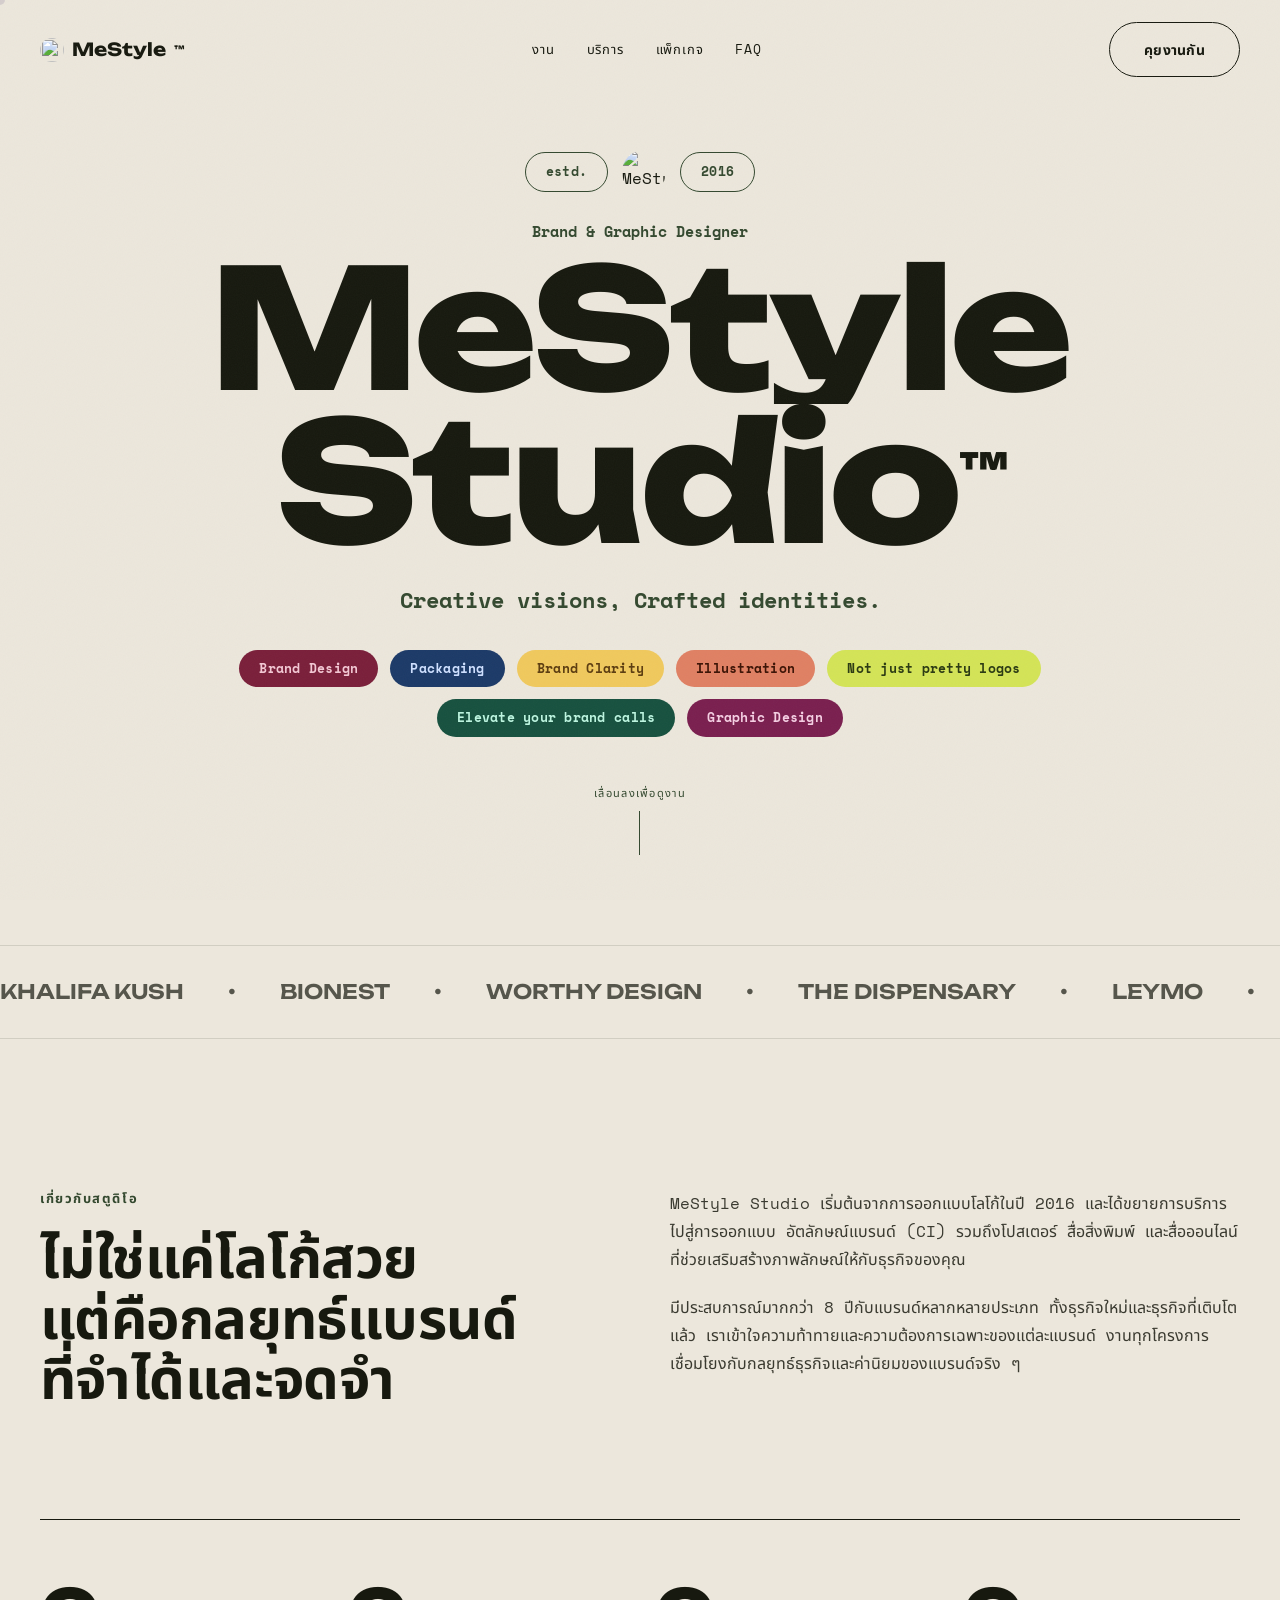
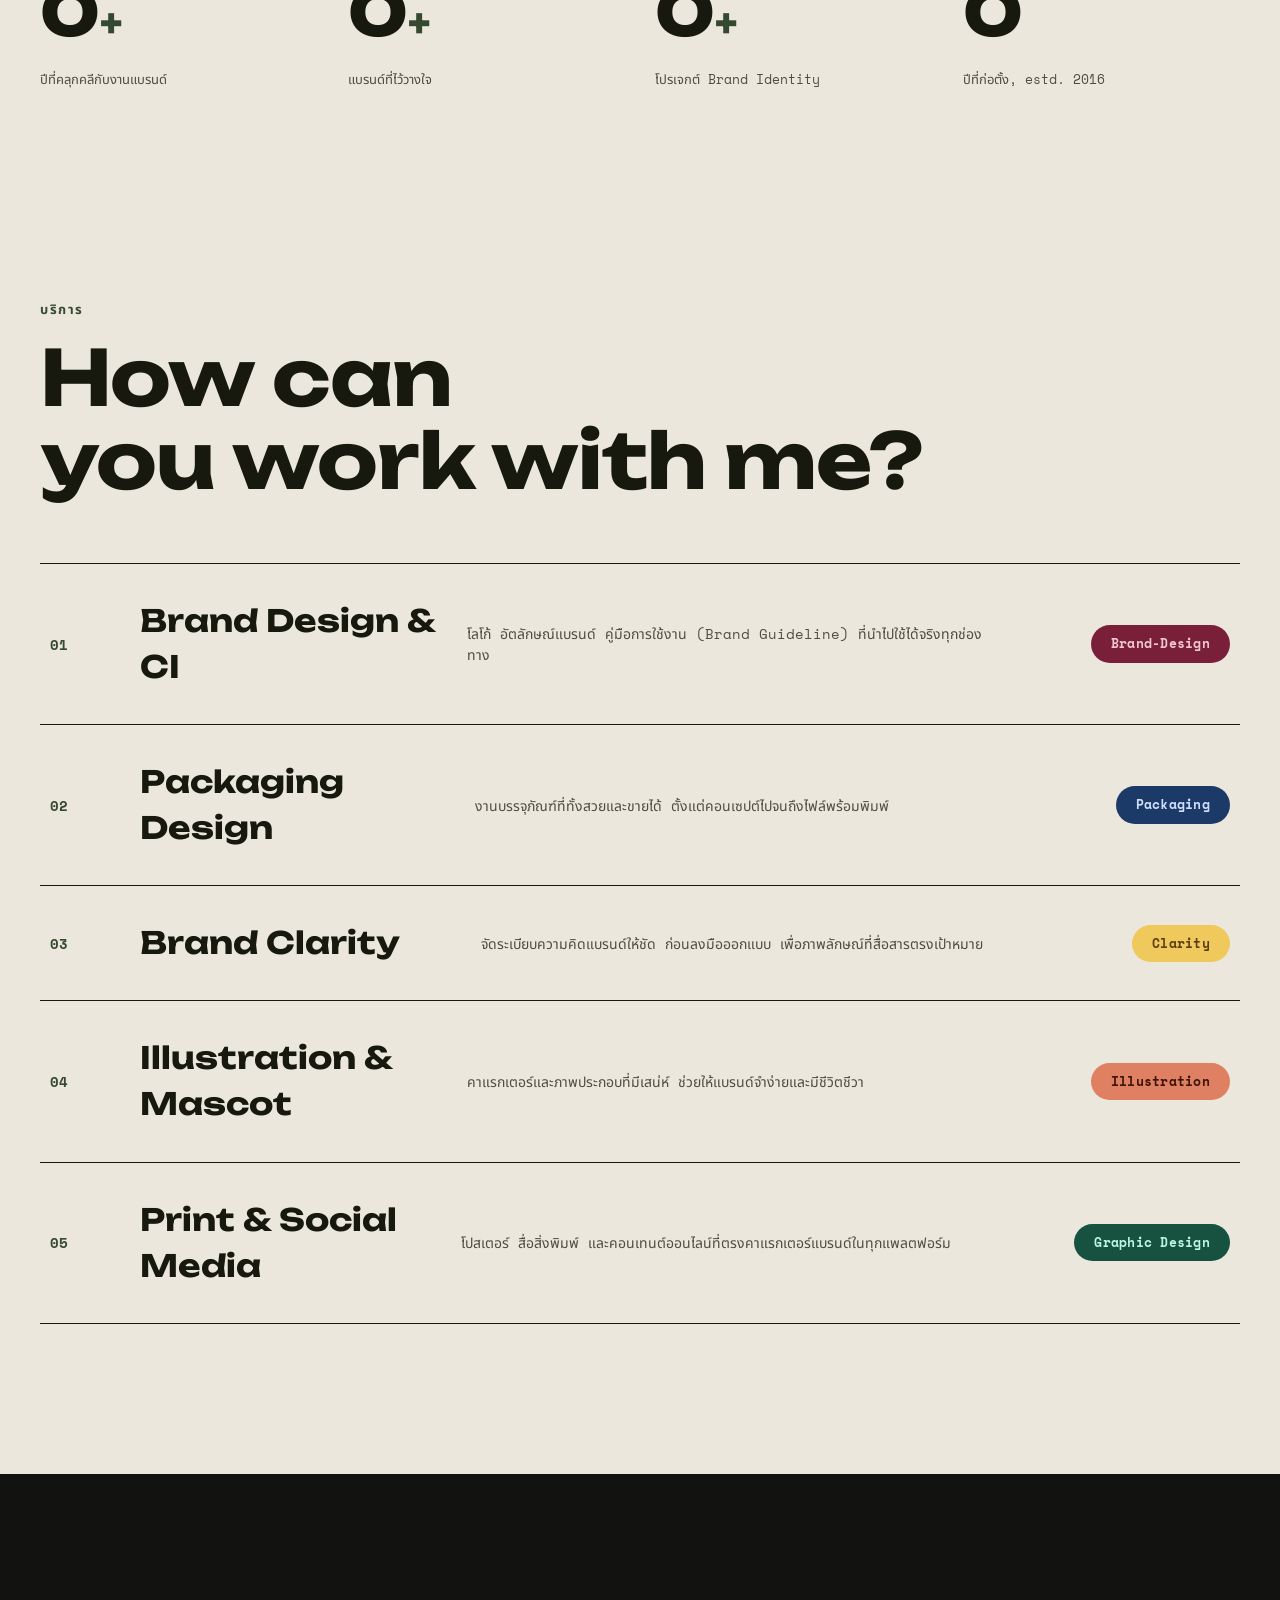
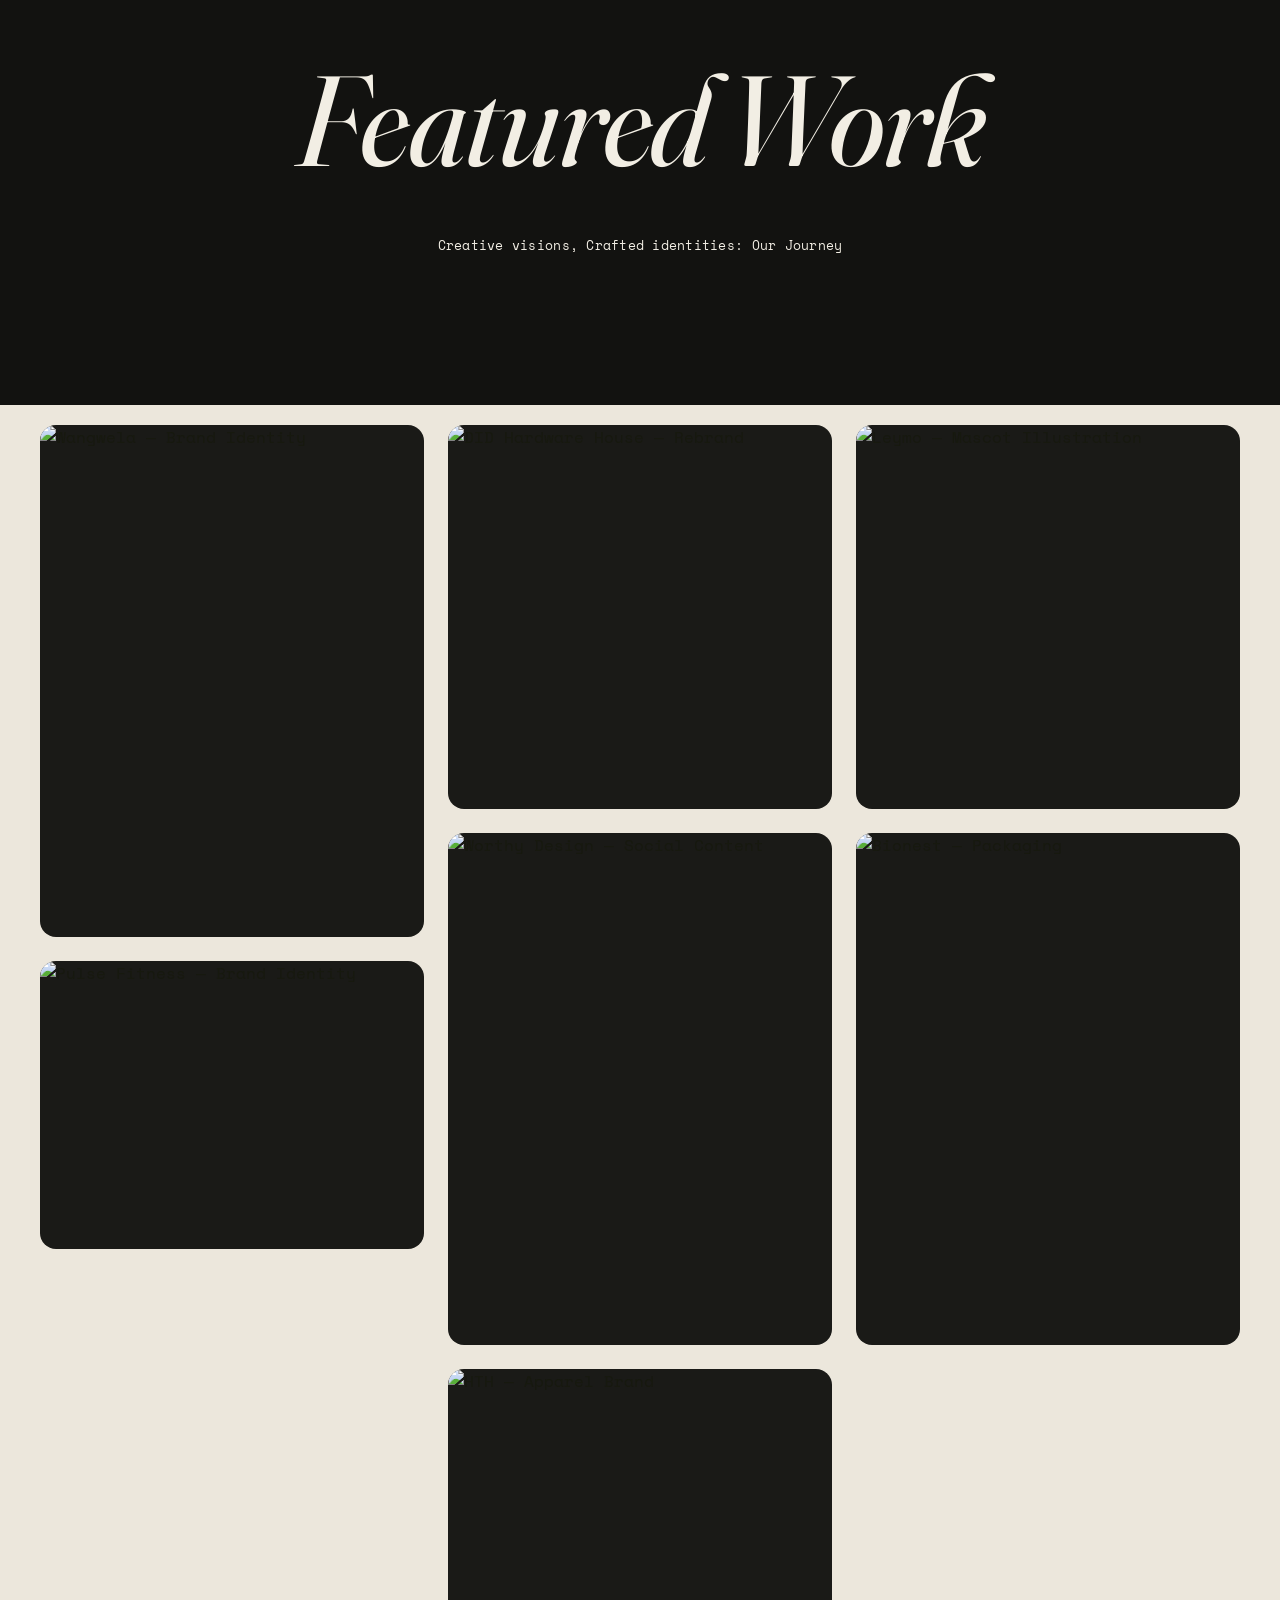
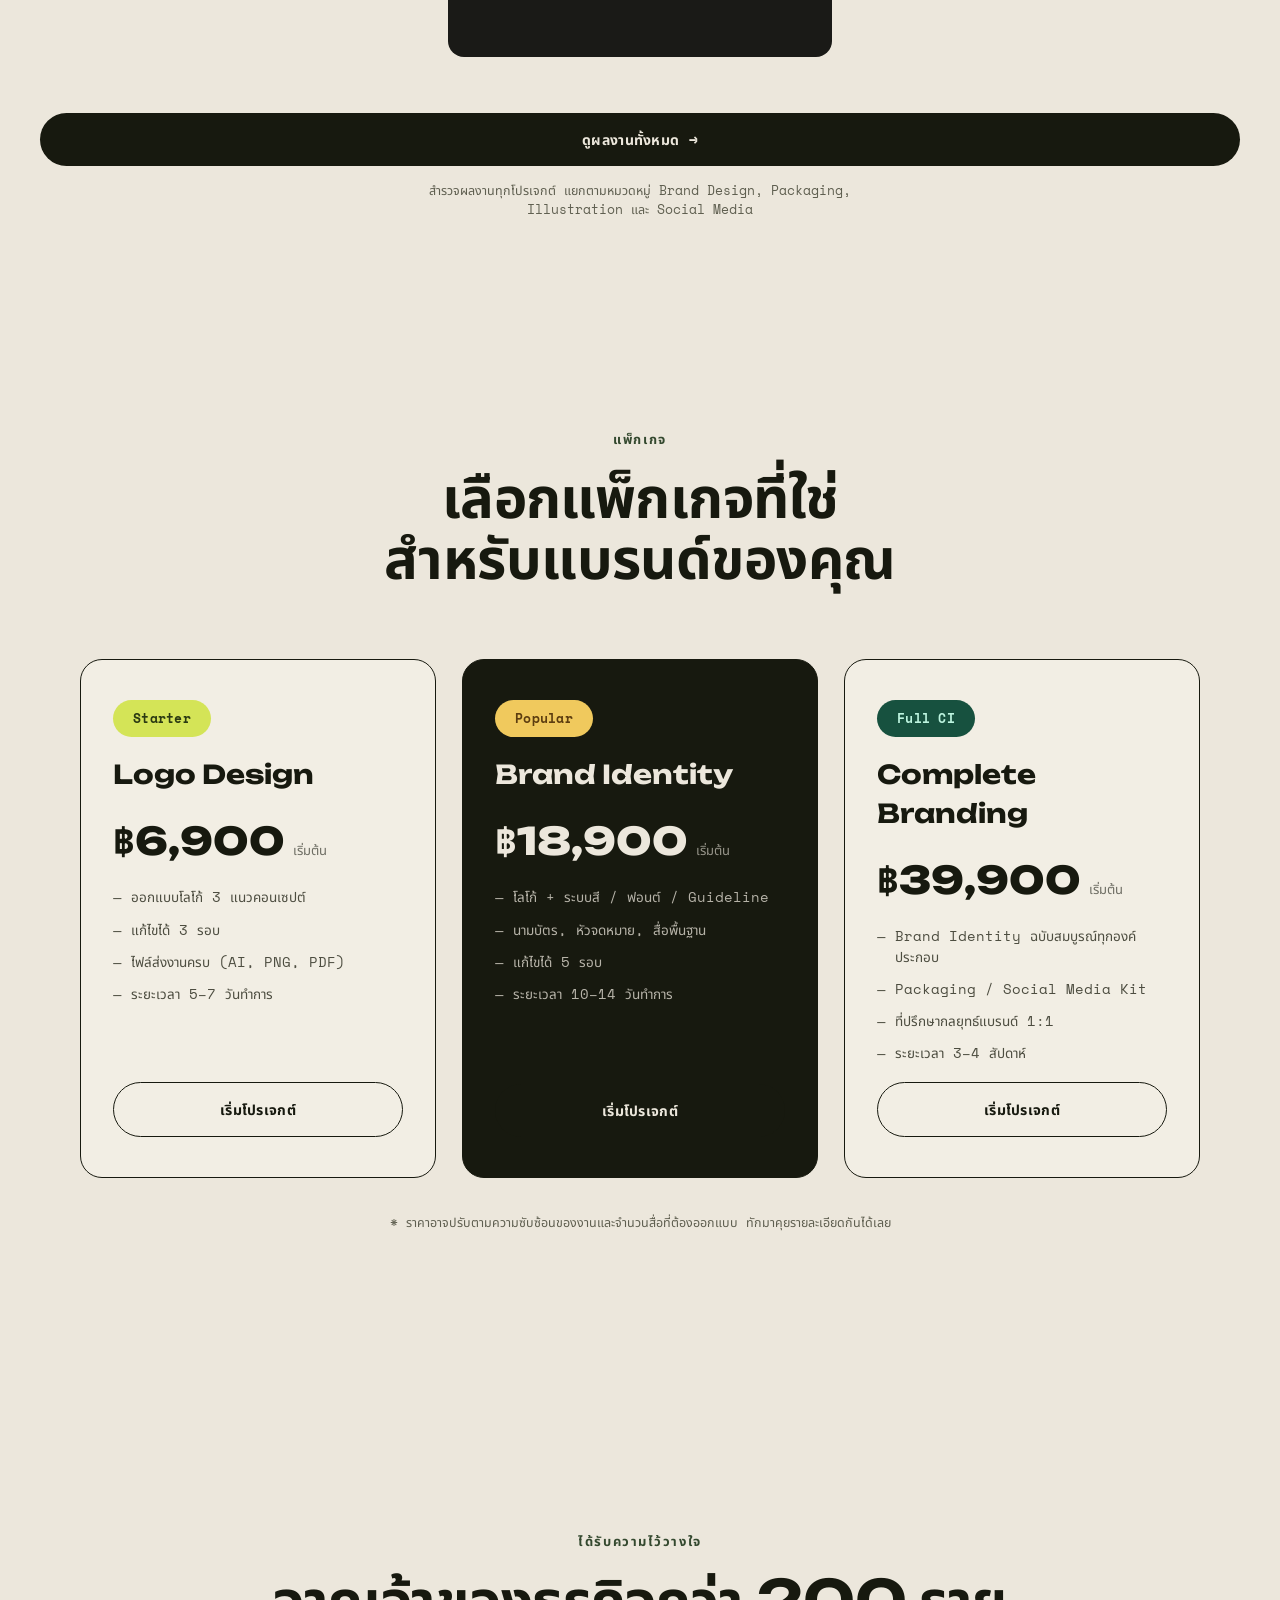
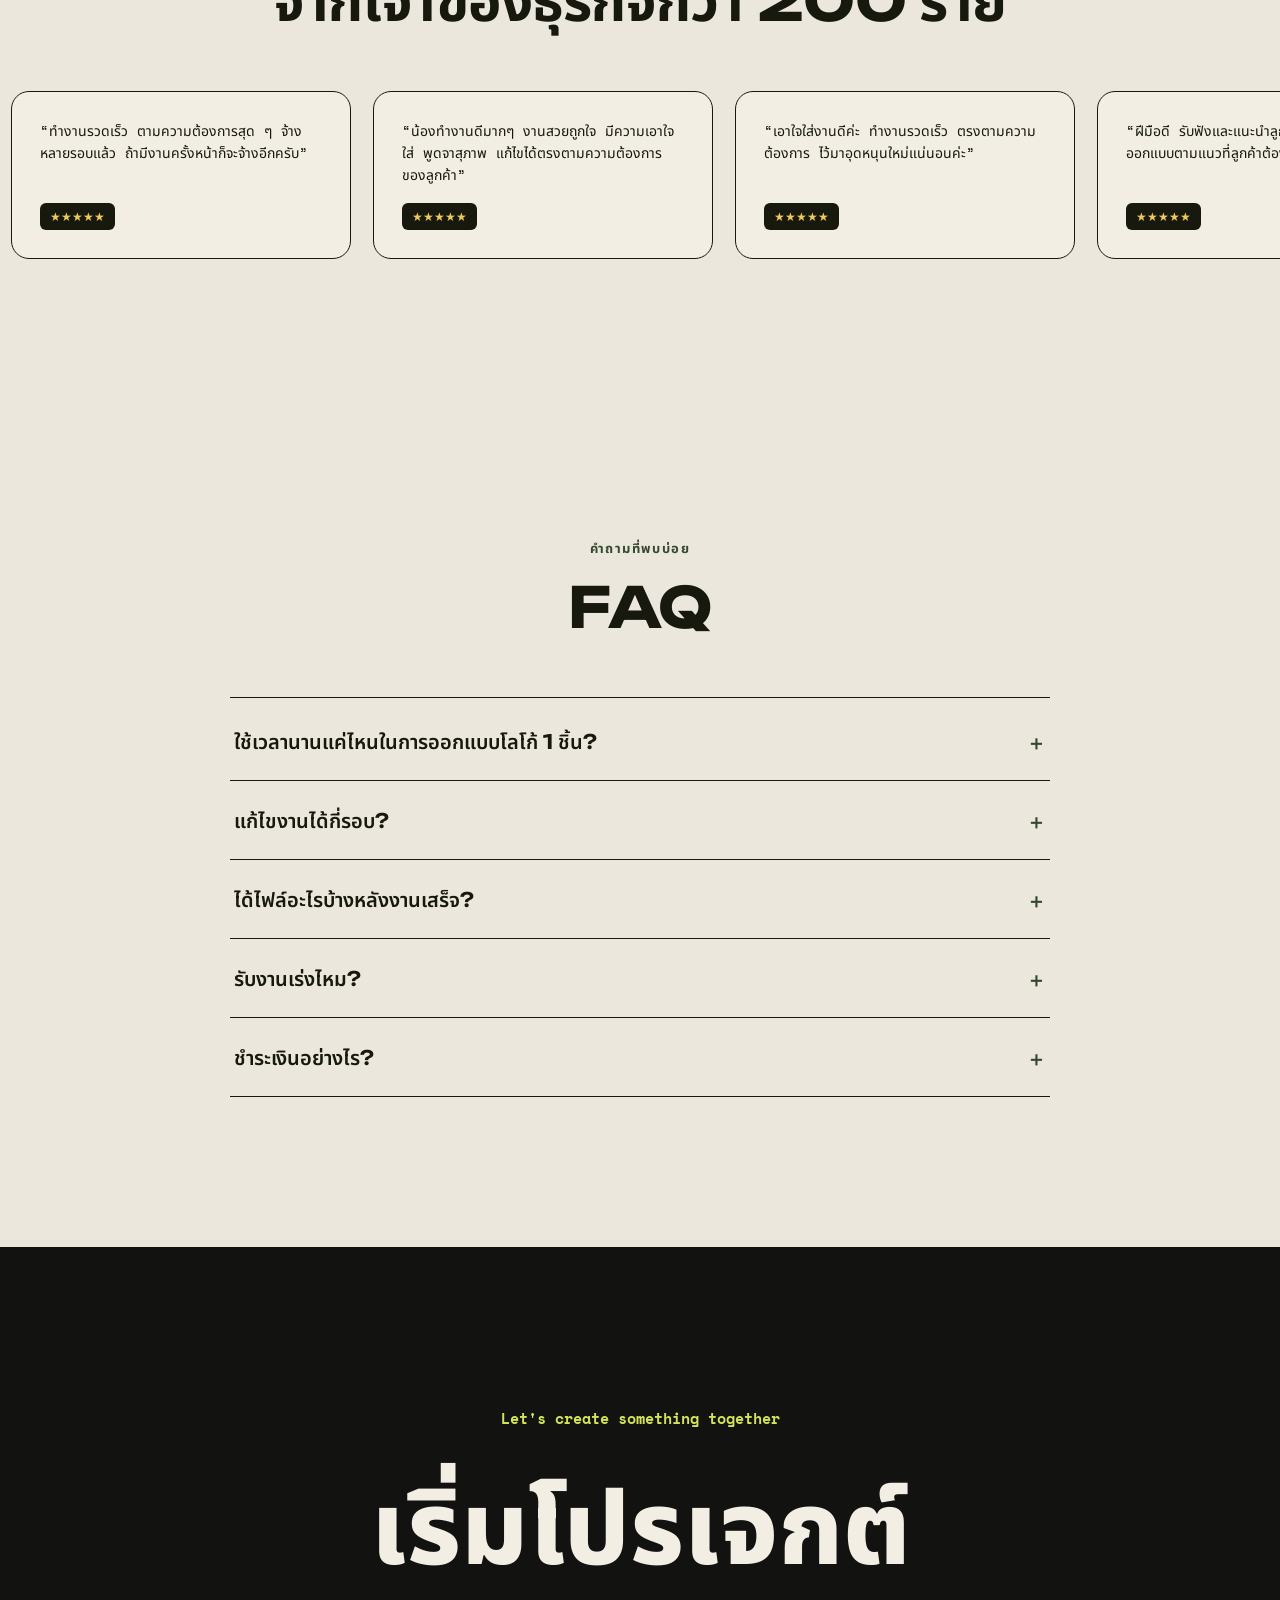
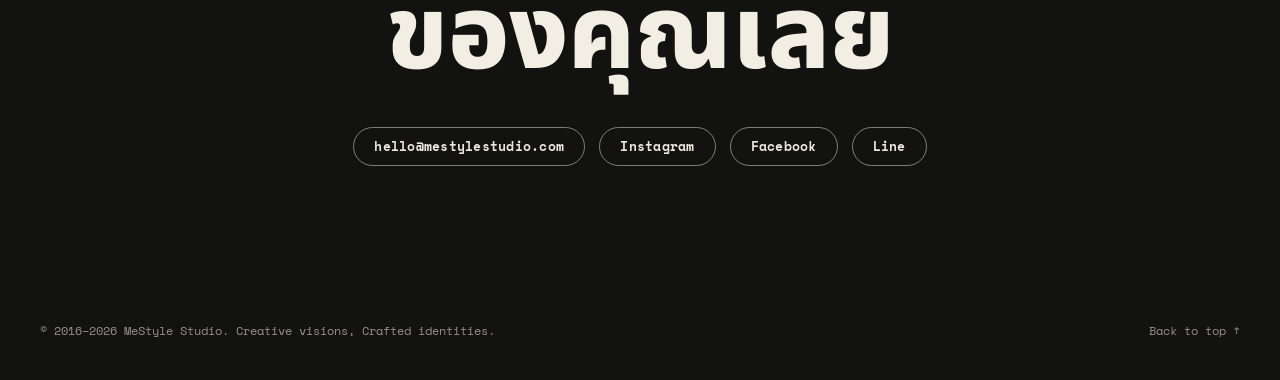
==== index.html @ 8fbf0b3a "Fix design anti-patterns flagged by impeccable detect Replace layout-thrashing padding/width transit" ====
<!doctype html>
<html lang="th">
<head>
<meta charset="UTF-8" />
<meta name="viewport" content="width=device-width, initial-scale=1.0" />
<title>MeStyle Studio — Brand &amp; Graphic Designer</title>
<meta name="description" content="MeStyle Studio — Brand designer &amp; graphic designer. Creative visions, crafted identities. Est. 2016." />

<link rel="icon" type="image/png" sizes="32x32" href="assets/img/favicon-32.png" />
<link rel="apple-touch-icon" sizes="180x180" href="assets/img/favicon-180.png" />
<link rel="manifest" href="manifest.json" />
<meta name="theme-color" content="#34492f" />

<link rel="preconnect" href="https://fonts.googleapis.com">
<link rel="preconnect" href="https://fonts.gstatic.com" crossorigin>
<link href="https://fonts.googleapis.com/css2?family=Space+Mono:ital,wght@0,400;0,700;1,400&family=Unbounded:wght@400;500;600;700;800;900&family=Fraunces:ital,opsz,wght@1,9..144,400;1,9..144,500&family=Noto+Sans+Thai:wght@400;500;600;700;800;900&display=swap" rel="stylesheet">

<link rel="stylesheet" href="style.css" />
</head>
<body>

<!-- grain overlay -->
<div class="grain"></div>
<div class="cursor-dot" id="cursorDot"></div>
<div class="cursor-label" id="cursorLabel"><span>View</span></div>

<!-- progress bar -->
<div class="scroll-progress"><div class="scroll-progress__bar" id="progressBar"></div></div>

<!-- ============ NAV ============ -->
<header class="nav" data-reveal>
  <a href="#top" class="nav__logo">
    <img class="nav__mark" src="assets/img/logo.png" alt="" width="24" height="24" /> MeStyle<span class="nav__tm">™</span>
  </a>
  <nav class="nav__links">
    <a href="#work">งาน</a>
    <a href="#services">บริการ</a>
    <a href="#pricing">แพ็กเกจ</a>
    <a href="#faq">FAQ</a>
  </nav>
  <a href="#contact" class="btn btn--ghost nav__cta magnetic">คุยงานกัน</a>
</header>

<main id="top">

  <!-- ============ HERO ============ -->
  <section class="hero" id="hero">
    <div class="hero__badge-row" data-reveal>
      <span class="pill pill--outline">estd.</span>
      <img class="mark-circle" src="assets/img/logo.png" alt="MeStyle Studio" width="44" height="44" />
      <span class="pill pill--outline">2016</span>
    </div>

    <p class="hero__eyebrow" data-reveal>Brand &amp; Graphic Designer</p>

    <h1 class="hero__title">
      <span class="line" data-split>MeStyle</span>
      <span class="line" data-split>Studio<sup class="hero__tm">™</sup></span>
    </h1>

    <p class="hero__tagline" data-reveal>Creative visions, Crafted identities.</p>

    <div class="hero__tags" data-reveal>
      <span class="pill pill--maroon">Brand&nbsp;Design</span>
      <span class="pill pill--navy">Packaging</span>
      <span class="pill pill--mustard">Brand Clarity</span>
      <span class="pill pill--coral">Illustration</span>
      <span class="pill pill--lime">Not just pretty logos</span>
      <span class="pill pill--teal">Elevate your brand calls</span>
      <span class="pill pill--wine">Graphic Design</span>
    </div>

    <a href="#work" class="scroll-cue" data-reveal>
      <span>เลื่อนลงเพื่อดูงาน</span>
      <span class="scroll-cue__line"></span>
    </a>
  </section>

  <!-- ============ MARQUEE : client logos ============ -->
  <section class="marquee-section">
    <div class="marquee marquee--clients" id="marqueeTrack">
      <div class="marquee__track">
        <span>KHALIFA KUSH</span><span>•</span><span>BIONEST</span><span>•</span>
        <span>WORTHY DESIGN</span><span>•</span><span>THE DISPENSARY</span><span>•</span>
        <span>LEYMO</span><span>•</span><span>DHW</span><span>•</span>
        <span>PULSE FITNESS</span><span>•</span><span>WANGWELA</span><span>•</span>
        <span>ACTERA</span><span>•</span><span>GREEN APE</span><span>•</span>
        <span>HTH</span><span>•</span><span>COMPOUND GENETICS</span><span>•</span>
      </div>
      <div class="marquee__track" aria-hidden="true">
        <span>KHALIFA KUSH</span><span>•</span><span>BIONEST</span><span>•</span>
        <span>WORTHY DESIGN</span><span>•</span><span>THE DISPENSARY</span><span>•</span>
        <span>LEYMO</span><span>•</span><span>DHW</span><span>•</span>
        <span>PULSE FITNESS</span><span>•</span><span>WANGWELA</span><span>•</span>
        <span>ACTERA</span><span>•</span><span>GREEN APE</span><span>•</span>
        <span>HTH</span><span>•</span><span>COMPOUND GENETICS</span><span>•</span>
      </div>
    </div>
  </section>

  <!-- ============ ABOUT / FEATURES ============ -->
  <section class="about" id="about">
    <div class="about__grid">
      <div class="about__intro" data-reveal>
        <p class="eyebrow">เกี่ยวกับสตูดิโอ</p>
        <h2 class="h2">
          ไม่ใช่แค่โลโก้สวย<br />แต่คือกลยุทธ์แบรนด์<br />ที่จำได้และจดจำ
        </h2>
      </div>
      <div class="about__copy" data-reveal>
        <p>
          MeStyle Studio เริ่มต้นจากการออกแบบโลโก้ในปี 2016 และได้ขยายการบริการไปสู่การออกแบบ
          อัตลักษณ์แบรนด์ (CI) รวมถึงโปสเตอร์ สื่อสิ่งพิมพ์ และสื่อออนไลน์ ที่ช่วยเสริมสร้างภาพลักษณ์ให้กับธุรกิจของคุณ
        </p>
        <p>
          มีประสบการณ์มากกว่า 8 ปีกับแบรนด์หลากหลายประเภท ทั้งธุรกิจใหม่และธุรกิจที่เติบโตแล้ว
          เราเข้าใจความท้าทายและความต้องการเฉพาะของแต่ละแบรนด์ งานทุกโครงการเชื่อมโยงกับกลยุทธ์ธุรกิจและค่านิยมของแบรนด์จริง ๆ
        </p>
      </div>
    </div>

    <div class="stats" data-reveal>
      <div class="stats__item">
        <span class="stats__num" data-count="8">0</span><span class="stats__plus">+</span>
        <p>ปีที่คลุกคลีกับงานแบรนด์</p>
      </div>
      <div class="stats__item">
        <span class="stats__num" data-count="200">0</span><span class="stats__plus">+</span>
        <p>แบรนด์ที่ไว้วางใจ</p>
      </div>
      <div class="stats__item">
        <span class="stats__num" data-count="30">0</span><span class="stats__plus">+</span>
        <p>โปรเจกต์ Brand Identity</p>
      </div>
      <div class="stats__item">
        <span class="stats__num" data-count="2016">0</span>
        <p>ปีที่ก่อตั้ง, estd. 2016</p>
      </div>
    </div>
  </section>

  <!-- ============ SERVICES ============ -->
  <section class="services" id="services">
    <p class="eyebrow" data-reveal>บริการ</p>
    <h2 class="h2 h2--big" data-reveal>How can<br />you work with me?</h2>

    <div class="services__list">

      <article class="service-row" data-reveal>
        <span class="service-row__num">01</span>
        <h3 class="service-row__title">Brand Design &amp; CI</h3>
        <p class="service-row__desc">โลโก้ อัตลักษณ์แบรนด์ คู่มือการใช้งาน (Brand Guideline) ที่นำไปใช้ได้จริงทุกช่องทาง</p>
        <span class="pill pill--maroon service-row__tag">Brand-Design</span>
      </article>

      <article class="service-row" data-reveal>
        <span class="service-row__num">02</span>
        <h3 class="service-row__title">Packaging Design</h3>
        <p class="service-row__desc">งานบรรจุภัณฑ์ที่ทั้งสวยและขายได้ ตั้งแต่คอนเซปต์ไปจนถึงไฟล์พร้อมพิมพ์</p>
        <span class="pill pill--navy service-row__tag">Packaging</span>
      </article>

      <article class="service-row" data-reveal>
        <span class="service-row__num">03</span>
        <h3 class="service-row__title">Brand Clarity</h3>
        <p class="service-row__desc">จัดระเบียบความคิดแบรนด์ให้ชัด ก่อนลงมือออกแบบ เพื่อภาพลักษณ์ที่สื่อสารตรงเป้าหมาย</p>
        <span class="pill pill--mustard service-row__tag">Clarity</span>
      </article>

      <article class="service-row" data-reveal>
        <span class="service-row__num">04</span>
        <h3 class="service-row__title">Illustration &amp; Mascot</h3>
        <p class="service-row__desc">คาแรกเตอร์และภาพประกอบที่มีเสน่ห์ ช่วยให้แบรนด์จำง่ายและมีชีวิตชีวา</p>
        <span class="pill pill--coral service-row__tag">Illustration</span>
      </article>

      <article class="service-row" data-reveal>
        <span class="service-row__num">05</span>
        <h3 class="service-row__title">Print &amp; Social Media</h3>
        <p class="service-row__desc">โปสเตอร์ สื่อสิ่งพิมพ์ และคอนเทนต์ออนไลน์ที่ตรงคาแรกเตอร์แบรนด์ในทุกแพลตฟอร์ม</p>
        <span class="pill pill--teal service-row__tag">Graphic Design</span>
      </article>

    </div>
  </section>

  <!-- ============ WORK / FEATURED ============ -->
  <section class="work-divider">
    <p class="work-divider__script" data-reveal>Featured&nbsp;Work</p>
    <p class="work-divider__sub" data-reveal>Creative visions, Crafted identities: Our Journey</p>
  </section>

  <section class="work" id="work">

    <div class="work__masonry">
      <div class="masonry__col" data-drift="1">
        <a class="masonry__tile masonry__tile--tall" href="work.html#wangwela" data-reveal>
          <img src="assets/work/thumb/wangwela-01.webp" alt="Wangwela — Brand Identity" loading="lazy" />
          <div class="masonry__overlay">
            <span class="pill pill--outline-light">Brand-Design</span>
            <h3>Wangwela</h3>
          </div>
        </a>
        <a class="masonry__tile masonry__tile--short" href="work.html#pulse" data-reveal>
          <img src="assets/work/thumb/pulse-01.webp" alt="Pulse Fitness — Brand Identity" loading="lazy" />
          <div class="masonry__overlay">
            <span class="pill pill--outline-light">Brand-Design</span>
            <h3>Pulse Fitness</h3>
          </div>
        </a>
      </div>

      <div class="masonry__col" data-drift="-1">
        <a class="masonry__tile masonry__tile--med" href="work.html#dhw" data-reveal>
          <img src="assets/work/thumb/dhw-03.webp" alt="DID Hardware House — Rebrand" loading="lazy" />
          <div class="masonry__overlay">
            <span class="pill pill--outline-light">Brand-Design</span>
            <h3>DID Hardware House</h3>
          </div>
        </a>
        <a class="masonry__tile masonry__tile--tall" href="work.html#worthy" data-reveal>
          <img src="assets/work/thumb/worthy-01.webp" alt="Worthy Design — Social Content" loading="lazy" />
          <div class="masonry__overlay">
            <span class="pill pill--outline-light">Social Media</span>
            <h3>Worthy Design</h3>
          </div>
        </a>
        <a class="masonry__tile masonry__tile--short" href="work.html#hth" data-reveal>
          <img src="assets/work/thumb/hth-01.webp" alt="HTH — Apparel Brand" loading="lazy" />
          <div class="masonry__overlay">
            <span class="pill pill--outline-light">Brand-Design</span>
            <h3>HTH</h3>
          </div>
        </a>
      </div>

      <div class="masonry__col" data-drift="1">
        <a class="masonry__tile masonry__tile--med" href="work.html#leymo" data-reveal>
          <img src="assets/work/thumb/leymo-01.webp" alt="Leymo — Mascot Illustration" loading="lazy" />
          <div class="masonry__overlay">
            <span class="pill pill--outline-light">Illustration</span>
            <h3>Leymo</h3>
          </div>
        </a>
        <a class="masonry__tile masonry__tile--tall" href="work.html#bionest" data-reveal>
          <img src="assets/work/thumb/bionest-01.webp" alt="Bionest — Packaging" loading="lazy" />
          <div class="masonry__overlay">
            <span class="pill pill--outline-light">Packaging</span>
            <h3>Bionest</h3>
          </div>
        </a>
      </div>
    </div>

    <div class="work__more" data-reveal>
      <a href="work.html" class="btn btn--solid magnetic">ดูผลงานทั้งหมด →</a>
      <p>สำรวจผลงานทุกโปรเจกต์ แยกตามหมวดหมู่ Brand Design, Packaging, Illustration และ Social Media</p>
    </div>

  </section>

  <!-- ============ PRICING ============ -->
  <section class="pricing" id="pricing">
    <p class="eyebrow" data-reveal>แพ็กเกจ</p>
    <h2 class="h2" data-reveal>เลือกแพ็กเกจที่ใช่<br />สำหรับแบรนด์ของคุณ</h2>

    <div class="pricing__grid">

      <div class="price-card" data-reveal>
        <div class="price-card__tag pill pill--lime">Starter</div>
        <h3 class="price-card__name">Logo Design</h3>
        <p class="price-card__price">฿6,900<span>เริ่มต้น</span></p>
        <ul class="price-card__list">
          <li>ออกแบบโลโก้ 3 แนวคอนเซปต์</li>
          <li>แก้ไขได้ 3 รอบ</li>
          <li>ไฟล์ส่งงานครบ (AI, PNG, PDF)</li>
          <li>ระยะเวลา 5–7 วันทำการ</li>
        </ul>
        <a href="#contact" class="btn btn--outline magnetic">เริ่มโปรเจกต์</a>
      </div>

      <div class="price-card price-card--highlight" data-reveal>
        <div class="price-card__tag pill pill--mustard">Popular</div>
        <h3 class="price-card__name">Brand Identity</h3>
        <p class="price-card__price">฿18,900<span>เริ่มต้น</span></p>
        <ul class="price-card__list">
          <li>โลโก้ + ระบบสี / ฟอนต์ / Guideline</li>
          <li>นามบัตร, หัวจดหมาย, สื่อพื้นฐาน</li>
          <li>แก้ไขได้ 5 รอบ</li>
          <li>ระยะเวลา 10–14 วันทำการ</li>
        </ul>
        <a href="#contact" class="btn btn--solid magnetic">เริ่มโปรเจกต์</a>
      </div>

      <div class="price-card" data-reveal>
        <div class="price-card__tag pill pill--teal">Full CI</div>
        <h3 class="price-card__name">Complete Branding</h3>
        <p class="price-card__price">฿39,900<span>เริ่มต้น</span></p>
        <ul class="price-card__list">
          <li>Brand Identity ฉบับสมบูรณ์ทุกองค์ประกอบ</li>
          <li>Packaging / Social Media Kit</li>
          <li>ที่ปรึกษากลยุทธ์แบรนด์ 1:1</li>
          <li>ระยะเวลา 3–4 สัปดาห์</li>
        </ul>
        <a href="#contact" class="btn btn--outline magnetic">เริ่มโปรเจกต์</a>
      </div>

    </div>
    <p class="pricing__note" data-reveal>* ราคาอาจปรับตามความซับซ้อนของงานและจำนวนสื่อที่ต้องออกแบบ ทักมาคุยรายละเอียดกันได้เลย</p>
  </section>

  <!-- ============ TESTIMONIALS ============ -->
  <section class="testimonials" id="testimonials">
    <p class="eyebrow" data-reveal>ได้รับความไว้วางใจ</p>
    <h2 class="h2" data-reveal>จากเจ้าของธุรกิจกว่า 200 ราย</h2>

    <div class="marquee-section marquee-section--testi">
      <div class="marquee marquee--testi" id="testiTrack">
        <div class="marquee__track">
          <blockquote class="quote-card">“ทำงานรวดเร็ว ตามความต้องการสุด ๆ จ้างหลายรอบแล้ว ถ้ามีงานครั้งหน้าก็จะจ้างอีกครับ” <cite>★★★★★</cite></blockquote>
          <blockquote class="quote-card">“น้องทำงานดีมากๆ งานสวยถูกใจ มีความเอาใจใส่ พูดจาสุภาพ แก้ไขได้ตรงตามความต้องการของลูกค้า” <cite>★★★★★</cite></blockquote>
          <blockquote class="quote-card">“เอาใจใส่งานดีค่ะ ทำงานรวดเร็ว ตรงตามความต้องการ ไว้มาอุดหนุนใหม่แน่นอนค่ะ” <cite>★★★★★</cite></blockquote>
          <blockquote class="quote-card">“ฝีมือดี รับฟังและแนะนำลูกค้า มีส่วนร่วมในการออกแบบตามแนวที่ลูกค้าต้องการ” <cite>★★★★★</cite></blockquote>
          <blockquote class="quote-card">“ทำงานดี สวยส่งงานเร็วแก้ไขให้ไม่มีบ่น ดีค่ะ” <cite>★★★★★</cite></blockquote>
          <blockquote class="quote-card">“งานสวย ถูกใจ คุยง่าย แก้ไขได้ตรงความต้องการดีครับ” <cite>★★★★★</cite></blockquote>
        </div>
        <div class="marquee__track" aria-hidden="true">
          <blockquote class="quote-card">“ทำงานรวดเร็ว ตามความต้องการสุด ๆ จ้างหลายรอบแล้ว ถ้ามีงานครั้งหน้าก็จะจ้างอีกครับ” <cite>★★★★★</cite></blockquote>
          <blockquote class="quote-card">“น้องทำงานดีมากๆ งานสวยถูกใจ มีความเอาใจใส่ พูดจาสุภาพ แก้ไขได้ตรงตามความต้องการของลูกค้า” <cite>★★★★★</cite></blockquote>
          <blockquote class="quote-card">“เอาใจใส่งานดีค่ะ ทำงานรวดเร็ว ตรงตามความต้องการ ไว้มาอุดหนุนใหม่แน่นอนค่ะ” <cite>★★★★★</cite></blockquote>
          <blockquote class="quote-card">“ฝีมือดี รับฟังและแนะนำลูกค้า มีส่วนร่วมในการออกแบบตามแนวที่ลูกค้าต้องการ” <cite>★★★★★</cite></blockquote>
          <blockquote class="quote-card">“ทำงานดี สวยส่งงานเร็วแก้ไขให้ไม่มีบ่น ดีค่ะ” <cite>★★★★★</cite></blockquote>
          <blockquote class="quote-card">“งานสวย ถูกใจ คุยง่าย แก้ไขได้ตรงความต้องการดีครับ” <cite>★★★★★</cite></blockquote>
        </div>
      </div>
    </div>
  </section>

  <!-- ============ FAQ ============ -->
  <section class="faq" id="faq">
    <p class="eyebrow" data-reveal>คำถามที่พบบ่อย</p>
    <h2 class="h2" data-reveal>FAQ</h2>

    <div class="faq__list">
      <div class="faq-item" data-reveal>
        <button class="faq-item__q">
          <span>ใช้เวลานานแค่ไหนในการออกแบบโลโก้ 1 ชิ้น?</span>
          <span class="faq-item__icon">＋</span>
        </button>
        <div class="faq-item__a"><p>โดยเฉลี่ยใช้เวลา 5–7 วันทำการสำหรับโลโก้ และ 10–14 วันสำหรับแบรนด์ไอเดนทิตี้แบบครบชุด ขึ้นอยู่กับความซับซ้อนและจำนวนรอบแก้ไข</p></div>
      </div>
      <div class="faq-item" data-reveal>
        <button class="faq-item__q">
          <span>แก้ไขงานได้กี่รอบ?</span>
          <span class="faq-item__icon">＋</span>
        </button>
        <div class="faq-item__a"><p>แต่ละแพ็กเกจกำหนดจำนวนรอบแก้ไขไว้ชัดเจน (3–5 รอบ) หากต้องการแก้ไขเพิ่มเติมนอกเหนือจากที่กำหนด จะมีค่าใช้จ่ายเพิ่มตามความเหมาะสม</p></div>
      </div>
      <div class="faq-item" data-reveal>
        <button class="faq-item__q">
          <span>ได้ไฟล์อะไรบ้างหลังงานเสร็จ?</span>
          <span class="faq-item__icon">＋</span>
        </button>
        <div class="faq-item__a"><p>ได้ไฟล์ต้นฉบับ (AI/EPS) ไฟล์สำหรับพิมพ์ (PDF) และไฟล์สำหรับใช้งานออนไลน์ (PNG/JPG) ครบทุกขนาดที่จำเป็น</p></div>
      </div>
      <div class="faq-item" data-reveal>
        <button class="faq-item__q">
          <span>รับงานเร่งไหม?</span>
          <span class="faq-item__icon">＋</span>
        </button>
        <div class="faq-item__a"><p>รับพิจารณาเป็นกรณีไป ขึ้นอยู่กับตารางงานในช่วงนั้น ๆ งานเร่งจะมีค่าบริการเพิ่มเติมจากราคาปกติ</p></div>
      </div>
      <div class="faq-item" data-reveal>
        <button class="faq-item__q">
          <span>ชำระเงินอย่างไร?</span>
          <span class="faq-item__icon">＋</span>
        </button>
        <div class="faq-item__a"><p>มัดจำ 50% ก่อนเริ่มงาน และชำระส่วนที่เหลือก่อนส่งไฟล์ต้นฉบับครบชุด รับโอนผ่านธนาคารและพร้อมเพย์</p></div>
      </div>
    </div>
  </section>

  <!-- ============ CONTACT / CTA ============ -->
  <section class="contact" id="contact">
    <p class="contact__eyebrow" data-reveal>Let's create something together</p>
    <h2 class="contact__title" data-reveal>
      <a href="mailto:hello@mestylestudio.com" class="contact__link magnetic">
        เริ่มโปรเจกต์<br />ของคุณเลย
      </a>
    </h2>
    <div class="contact__row" data-reveal>
      <a href="mailto:hello@mestylestudio.com" class="pill pill--outline-light">hello@mestylestudio.com</a>
      <a href="#" class="pill pill--outline-light">Instagram</a>
      <a href="#" class="pill pill--outline-light">Facebook</a>
      <a href="#" class="pill pill--outline-light">Line</a>
    </div>
  </section>

</main>

<footer class="footer">
  <span>© 2016–2026 MeStyle Studio. Creative visions, Crafted identities.</span>
  <a href="#top" class="footer__top magnetic">Back to top ↑</a>
</footer>

<script src="https://cdnjs.cloudflare.com/ajax/libs/gsap/3.12.5/gsap.min.js" defer></script>
<script src="https://cdnjs.cloudflare.com/ajax/libs/gsap/3.12.5/ScrollTrigger.min.js" defer></script>
<script src="https://unpkg.com/@studio-freight/lenis@1.0.42/dist/lenis.min.js" defer></script>
<script src="script.js" defer></script>
</body>
</html>
---- style.css ----
/* ===========================================================
   MeStyle Studio — Portfolio
   =========================================================== */

:root{
  --cream: #ECE7DC;
  --cream-2: #E4DECF;
  --paper: #F2EEE4;
  --ink: #17190f;
  --green: #34492f;
  --green-dark: #232f1e;
  --maroon: #7a1f3a;
  --navy: #1c3a68;
  --mustard: #f0c95d;
  --coral: #e08063;
  --lime: #d4e457;
  --teal: #17513f;
  --wine: #7a1f4f;
  --dark: #121210;
  --dark-2: #1a1a17;
  --font-thai: "Sukhumvit Set", "Noto Sans Thai", sans-serif;
  --font-display: "Unbounded", "Sukhumvit Set", "Noto Sans Thai", sans-serif;
  --font-mono: "Space Mono", "Sukhumvit Set", "Noto Sans Thai", monospace;
  --font-script: "Fraunces", "Sukhumvit Set", "Noto Sans Thai", serif;
  --ease: cubic-bezier(.16,.84,.32,1);
}

*{ margin:0; padding:0; box-sizing:border-box; }

html{ background:var(--cream); }

body{
  background:var(--cream);
  color:var(--ink);
  font-family:var(--font-mono);
  font-size:16px;
  line-height:1.5;
  overflow-x:hidden;
  cursor:default;
}

img{ display:block; max-width:100%; }
a{ color:inherit; text-decoration:none; }
button{ font-family:inherit; border:none; background:none; cursor:pointer; color:inherit; }
ul{ list-style:none; }

::selection{ background:var(--green); color:var(--cream); }

/* ---------- grain texture ---------- */
.grain{
  position:fixed; inset:0; z-index:9999; pointer-events:none;
  opacity:.035;
  background-image:url("data:image/svg+xml,%3Csvg xmlns='http://www.w3.org/2000/svg' width='120' height='120'%3E%3Cfilter id='n'%3E%3CfeTurbulence type='fractalNoise' baseFrequency='0.9' numOctaves='2' stitchTiles='stitch'/%3E%3C/filter%3E%3Crect width='100%25' height='100%25' filter='url(%23n)'/%3E%3C/svg%3E");
}
/* no mix-blend-mode here on purpose: a full-viewport blended layer forces the
   compositor to redo the blend every frame that anything else on the page
   animates (marquee, cursor, drift...) — a real, easy-to-miss jank source. */

/* ---------- custom cursor ---------- */
.cursor-dot{
  position:fixed; top:0; left:0; width:10px; height:10px; border-radius:50%;
  background:var(--ink); pointer-events:none; z-index:9998;
  transform:translate(-50%,-50%); transition:opacity .2s, background .3s;
  mix-blend-mode:difference;
}
.cursor-label{
  position:fixed; top:0; left:0; width:84px; height:84px; border-radius:50%;
  background:var(--ink); color:var(--cream); display:flex; align-items:center; justify-content:center;
  font-family:var(--font-mono); font-size:12px; letter-spacing:.05em; text-transform:uppercase;
  pointer-events:none; z-index:9997; transform:translate(-50%,-50%) scale(0); opacity:0;
  transition:transform .35s var(--ease), opacity .3s;
}
@media (hover:none){ .cursor-dot,.cursor-label{ display:none; } }

/* ---------- scroll progress ---------- */
.scroll-progress{ position:fixed; top:0; left:0; width:100%; height:3px; z-index:500; background:transparent; }
.scroll-progress__bar{ height:100%; width:0%; background:var(--green); }

/* ================= NAV ================= */
.nav{
  position:fixed; top:0; left:0; width:100%; z-index:400;
  display:flex; align-items:center; justify-content:space-between;
  padding:22px 40px; mix-blend-mode:normal;
}
.nav__logo{
  font-family:var(--font-display); font-weight:700; font-size:18px;
  display:flex; align-items:center; gap:8px;
}
.nav__mark{ width:24px; height:24px; border-radius:50%; flex-shrink:0; }
.nav__tm{ font-size:10px; vertical-align:super; }
.nav__links{ display:flex; gap:32px; font-size:13px; text-transform:uppercase; letter-spacing:.06em; }
.nav__links a{ position:relative; }
.nav__links a::after{
  content:""; position:absolute; left:0; bottom:-4px; width:100%; height:1px; background:var(--ink);
  transform:scaleX(0); transform-origin:left; transition:transform .3s var(--ease);
}
.nav__links a:hover::after{ transform:scaleX(1); }
.nav__cta{ font-size:12px; padding:10px 20px; }

@media(max-width:820px){ .nav__links{ display:none; } .nav{ padding:18px 20px; } }

/* ================= BUTTONS / PILLS ================= */
.pill{
  display:inline-flex; align-items:center; padding:9px 20px; border-radius:100px;
  font-family:var(--font-mono); font-weight:700; font-size:13px; letter-spacing:.02em;
  white-space:nowrap;
}
.pill--outline{ border:1.5px solid var(--green); color:var(--green); background:transparent; }
.pill--outline-dark{ border:1.5px solid var(--ink); color:var(--ink); background:transparent; }
.pill--outline-light{ border:1.5px solid rgba(236,231,220,.5); color:var(--cream); }
.pill--outline-light:hover{ background:var(--cream); color:var(--dark); }
.pill--maroon{ background:var(--maroon); color:#f3c8d4; }
.pill--navy{ background:var(--navy); color:#cfe0ff; }
.pill--mustard{ background:var(--mustard); color:#5c3d10; }
.pill--coral{ background:var(--coral); color:#3c1305; }
.pill--lime{ background:var(--lime); color:#2b3a12; }
.pill--teal{ background:var(--teal); color:#bdf5e0; }
.pill--wine{ background:var(--wine); color:#f5cfe3; }

.mark-circle{
  width:44px; height:44px; border-radius:50%; flex-shrink:0;
}

.btn{
  display:inline-flex; align-items:center; justify-content:center; padding:16px 34px;
  border-radius:100px; font-family:var(--font-mono); font-weight:700; font-size:14px;
  letter-spacing:.02em; transition:transform .35s var(--ease), background .3s, color .3s;
}
.btn--ghost{ border:1.5px solid var(--ink); }
.btn--ghost:hover{ background:var(--ink); color:var(--cream); }
.btn--solid{ background:var(--ink); color:var(--cream); width:100%; }
.btn--solid:hover{ background:var(--green); }
.btn--outline{ border:1.5px solid var(--ink); width:100%; }
.btn--outline:hover{ background:var(--ink); color:var(--cream); }

/* ================= TYPOGRAPHY HELPERS ================= */
.eyebrow{
  font-family:var(--font-mono); font-weight:700; text-transform:uppercase; letter-spacing:.12em;
  font-size:13px; color:var(--green); margin-bottom:18px;
}
.h2{ font-family:var(--font-display); font-weight:700; font-size:clamp(30px,4.4vw,58px); line-height:1.08; letter-spacing:-.01em; }
.h2--big{ font-size:clamp(38px,6vw,80px); }

/* ================= HERO ================= */
.hero{
  min-height:100svh; padding:150px 40px 90px; display:flex; flex-direction:column; align-items:center;
  text-align:center; position:relative; background:var(--cream);
}
.hero__badge-row{ display:flex; align-items:center; gap:14px; margin-bottom:26px; }
.hero__eyebrow{
  font-family:var(--font-mono); font-weight:700; color:var(--green);
  font-size:15px; margin-bottom:8px;
}
.hero__title{
  font-family:var(--font-display); font-weight:800; letter-spacing:-.02em;
  font-size:clamp(60px,13vw,168px); line-height:.92; color:var(--ink);
}
.hero__title .line{ display:block; overflow:hidden; }
.hero__tm{ font-size:.28em; vertical-align:super; }
.hero__tagline{
  font-family:var(--font-mono); font-size:clamp(16px,2vw,22px); color:var(--green); margin:26px 0 34px;
  font-weight:700;
}
.hero__tags{ display:flex; flex-wrap:wrap; justify-content:center; gap:12px; max-width:900px; }

/* secondary page header (work.html) — shorter than the full-screen homepage hero */
.hero--page{ min-height:auto; padding:150px 40px 50px; }
.hero__title--page{
  font-family:var(--font-display); font-weight:800; letter-spacing:-.02em;
  /* line-height 1.25 (not the ~.92 the Latin wordmark in .hero__title uses) —
     Thai vowel/tone marks stack above and below the baseline and get clipped
     into neighbouring lines at tight line-heights */
  font-size:clamp(40px,7vw,88px); line-height:1.25; color:var(--ink); margin:14px 0 22px;
}

.scroll-cue{
  margin-top:auto; padding-top:48px;
  display:flex; flex-direction:column; align-items:center; gap:10px;
  font-size:11px; letter-spacing:.12em; text-transform:uppercase; color:var(--green);
  flex-shrink:0;
}
.scroll-cue__line{ width:1px; height:44px; background:var(--green); overflow:hidden; position:relative; }
.scroll-cue__line::after{
  content:""; position:absolute; top:-100%; left:0; width:100%; height:100%; background:var(--ink);
  animation:cue 1.8s ease-in-out infinite;
}
@keyframes cue{ 0%{ top:-100%; } 50%{ top:0; } 100%{ top:100%; } }

/* ================= MARQUEE ================= */
.marquee-section{ border-top:1px solid rgba(23,25,15,.12); border-bottom:1px solid rgba(23,25,15,.12); padding-top:36px; padding-bottom:36px; overflow:hidden; }
.marquee{ display:flex; white-space:nowrap; }
.marquee__track{ display:flex; align-items:center; flex-shrink:0; animation:marquee 34s linear infinite; }
.marquee__track span{
  font-family:var(--font-display); font-weight:600; font-size:clamp(20px,3vw,34px);
  padding:0 22px; color:var(--ink); opacity:.85;
}
@keyframes marquee{ from{ transform:translate3d(0,0,0); } to{ transform:translate3d(-100%,0,0); } }

/* client-logo marquee: smaller/symmetric sizing + cross-platform-safe loop */
.marquee--clients .marquee__track{
  gap:44px; backface-visibility:hidden; will-change:transform;
}
.marquee--clients .marquee__track span{
  font-size:clamp(13px,1.6vw,20px); padding:0; line-height:1; opacity:.7;
}
@media (prefers-reduced-motion: reduce){
  .marquee__track{ animation-play-state:paused; }
}

/* ================= ABOUT ================= */
.about{ padding:150px 40px; max-width:1360px; margin:0 auto; }
.about__grid{ display:grid; grid-template-columns:1fr 1fr; gap:60px; margin-bottom:110px; }
.about__copy p{ font-size:16px; line-height:1.75; margin-bottom:20px; color:#3a3a30; }
.about__copy p:last-child{ margin-bottom:0; }

.stats{ display:grid; grid-template-columns:repeat(4,1fr); gap:30px; border-top:1.5px solid var(--ink); padding-top:44px; }
.stats__item p{ font-size:13px; color:#4d4d40; margin-top:10px; max-width:180px; }
.stats__num{ font-family:var(--font-display); font-weight:800; font-size:clamp(40px,5vw,68px); }
.stats__plus{ font-family:var(--font-display); font-weight:800; font-size:clamp(24px,3vw,36px); color:var(--green); }

@media(max-width:900px){
  .about__grid{ grid-template-columns:1fr; gap:30px; }
  .stats{ grid-template-columns:repeat(2,1fr); }
}

/* ================= SERVICES ================= */
.services{ padding:60px 40px 150px; max-width:1360px; margin:0 auto; }
.services__list{ margin-top:60px; border-top:1.5px solid var(--ink); }
.service-row{
  display:grid; grid-template-columns:60px 1fr 2fr auto; align-items:center; gap:30px;
  padding:34px 10px; border-bottom:1.5px solid var(--ink); transition:transform .4s var(--ease), background .4s;
}
.service-row:hover{ transform:translateX(12px); background:rgba(52,73,47,.06); }
.service-row__num{ font-family:var(--font-mono); font-weight:700; color:var(--green); font-size:14px; }
.service-row__title{ font-family:var(--font-display); font-weight:700; font-size:clamp(20px,2.4vw,32px); }
.service-row__desc{ font-size:14px; color:#4d4d40; max-width:520px; }
.service-row__tag{ justify-self:end; }

@media(max-width:820px){
  .service-row{ grid-template-columns:1fr; gap:12px; text-align:left; }
  .service-row__tag{ justify-self:start; }
}

/* ================= WORK DIVIDER ================= */
.work-divider{
  background:var(--dark); color:var(--paper); padding:150px 40px; text-align:center;
  display:flex; flex-direction:column; align-items:center; gap:20px;
}
.work-divider__script{
  font-family:var(--font-script); font-style:italic; font-weight:400;
  font-size:clamp(48px,10vw,150px); letter-spacing:-.01em;
}
.work-divider__sub{ font-family:var(--font-mono); font-size:13px; letter-spacing:.02em; opacity:.65; }

/* ================= WORK / MASONRY ================= */
.work{ background:var(--cream); padding:20px 40px 60px; max-width:1360px; margin:0 auto; }

.work__masonry{ display:flex; gap:24px; align-items:flex-start; }
.masonry__col{ flex:1; min-width:0; display:flex; flex-direction:column; gap:24px; }

.masonry__tile{
  position:relative; display:block; overflow:hidden; border-radius:16px; background:var(--dark-2);
  width:100%; padding:0; border:0; font:inherit; text-align:left; cursor:pointer;
}
.masonry__tile--tall{ aspect-ratio:3/4; }
.masonry__tile--med{ aspect-ratio:1/1; }
.masonry__tile--short{ aspect-ratio:4/3; }

.masonry__tile img{
  width:100%; height:100%; object-fit:cover; display:block;
  transition:transform .6s var(--ease);
}
.masonry__tile:hover img, .masonry__tile:focus-visible img{ transform:scale(1.08); }

.masonry__overlay{
  position:absolute; inset:0; display:flex; flex-direction:column; justify-content:flex-end; gap:10px;
  padding:22px; background:linear-gradient(180deg, rgba(18,18,16,0) 45%, rgba(18,18,16,.88) 100%);
  opacity:0; transform:translateY(10px);
  transition:opacity .4s var(--ease), transform .4s var(--ease);
}
.masonry__tile:hover .masonry__overlay,
.masonry__tile:focus-visible .masonry__overlay{ opacity:1; transform:translateY(0); }
.masonry__overlay .pill{ align-self:flex-start; }
.masonry__overlay h3, .masonry__overlay-title{ display:block; font-family:var(--font-display); font-weight:700; font-size:clamp(18px,2vw,24px); color:var(--cream); }

.work__more{ margin-top:56px; text-align:center; display:flex; flex-direction:column; align-items:center; gap:16px; }
.work__more p{ font-size:12.5px; color:#5f5f50; max-width:460px; }

@media(max-width:820px){
  .work__masonry{ flex-direction:column; }
}
@media (hover:none){
  .masonry__overlay{ opacity:1; transform:translateY(0); background:linear-gradient(180deg, rgba(18,18,16,0) 55%, rgba(18,18,16,.82) 100%); }
}

/* ================= WORK FILTER TABS (work.html) ================= */
.work-filter{ display:flex; flex-wrap:wrap; gap:10px; justify-content:center; margin:0 0 50px; }
.work-filter button{
  padding:10px 22px; border-radius:100px; border:1.5px solid var(--ink); font-family:var(--font-mono);
  font-weight:700; font-size:13px; transition:background .3s, color .3s;
}
.work-filter button.is-active{ background:var(--ink); color:var(--cream); }

/* ================= LIGHTBOX (work.html project viewer) ================= */
.lightbox{
  position:fixed; inset:0; z-index:1000; display:flex; align-items:center; justify-content:center;
  padding:40px; visibility:hidden; opacity:0;
}
.lightbox.is-open{ visibility:visible; opacity:1; }
.lightbox__backdrop{
  position:absolute; inset:0; background:rgba(18,18,16,.9); backdrop-filter:blur(6px);
}
/* IG-post layout: image dominant on top, small caption strip below — not a
   side-by-side split, so the photo stays the focus and text stays secondary */
.lightbox__panel{
  position:relative; z-index:1; background:var(--paper); border-radius:20px; overflow:hidden;
  width:min(620px,100%); max-height:92vh; display:flex; flex-direction:column;
}
.lightbox__close{
  position:absolute; top:16px; right:16px; z-index:2; width:34px; height:34px; border-radius:50%;
  background:rgba(18,18,16,.55); color:var(--cream); font-size:14px; display:flex; align-items:center; justify-content:center;
}
.lightbox__media{
  position:relative; background:var(--dark-2); display:flex; align-items:center; justify-content:center;
  min-height:280px; flex:1 1 auto; overflow:hidden; touch-action:pan-y;
}
.lightbox__stage{ width:100%; height:100%; display:flex; align-items:center; justify-content:center; }
.lightbox__stage img, .lightbox__stage video{
  width:100%; height:100%; max-height:72vh; object-fit:contain; display:block;
}
.lightbox__nav{
  position:absolute; top:50%; transform:translateY(-50%); z-index:2; width:40px; height:40px; border-radius:50%;
  background:rgba(236,231,220,.15); color:var(--cream); font-size:16px; display:flex; align-items:center; justify-content:center;
  transition:background .3s;
}
.lightbox__nav:hover{ background:rgba(236,231,220,.32); }
.lightbox__nav--prev{ left:14px; }
.lightbox__nav--next{ right:14px; }

/* IG-style dot indicators */
.lightbox__dots{
  position:absolute; bottom:16px; left:50%; transform:translateX(-50%); z-index:2;
  display:flex; gap:7px; padding:6px 10px; border-radius:100px; background:rgba(18,18,16,.35);
}
.lightbox__dot{ width:6px; height:6px; border-radius:50%; background:rgba(236,231,220,.45); transition:background .25s, transform .25s; }
.lightbox__dot.is-active{ background:var(--cream); transform:scale(1.3); }

.sr-only{
  position:absolute; width:1px; height:1px; padding:0; margin:-1px; overflow:hidden;
  clip:rect(0,0,0,0); white-space:nowrap; border:0;
}

/* caption strip, IG-style: small and secondary — the photo does the talking */
.lightbox__info{
  flex:0 0 auto; padding:14px 20px 18px; display:flex; flex-direction:column; align-items:flex-start; gap:6px;
  max-height:22vh; overflow-y:auto;
}
.lightbox__info .pill{ font-size:10.5px; padding:4px 12px; margin-bottom:2px; }
.lightbox__info h2{ font-family:var(--font-display); font-weight:700; font-size:15px; }
.lightbox__info p{ font-size:12.5px; line-height:1.55; color:#5a5a4d; }

@media(max-width:760px){
  .lightbox{ padding:0; }
  .lightbox__panel{ border-radius:0; max-height:100vh; height:100%; }
  .lightbox__media{ min-height:0; }
}

/* ================= PRICING ================= */
.pricing{ padding:150px 40px; max-width:1200px; margin:0 auto; text-align:center; }
.pricing .eyebrow, .pricing .h2{ text-align:center; }
.pricing .h2{ margin:0 auto 70px; }
.pricing__grid{ display:grid; grid-template-columns:repeat(3,1fr); gap:26px; text-align:left; }
.price-card{
  border:1.5px solid var(--ink); border-radius:22px; padding:40px 32px; display:flex; flex-direction:column; gap:18px;
  background:var(--paper); transition:transform .4s var(--ease), box-shadow .4s var(--ease);
}
.price-card:hover{ transform:translateY(-8px); box-shadow:0 24px 50px rgba(23,25,15,.12); }
.price-card--highlight{ background:var(--ink); color:var(--cream); border-color:var(--ink); }
.price-card--highlight .price-card__list li{ color:rgba(236,231,220,.75); }
.price-card--highlight .btn--outline{ border-color:var(--cream); }
.price-card--highlight .btn--outline:hover{ background:var(--cream); color:var(--ink); }
.price-card__tag{ align-self:flex-start; }
.price-card__name{ font-family:var(--font-display); font-weight:700; font-size:26px; }
.price-card__price{ font-family:var(--font-display); font-weight:800; font-size:38px; }
.price-card__price span{ font-family:var(--font-mono); font-weight:400; font-size:13px; margin-left:8px; opacity:.6; }
.price-card__list{ display:flex; flex-direction:column; gap:12px; font-size:13.5px; color:#4d4d40; flex:1; }
.price-card__list li{ padding-left:18px; position:relative; }
.price-card__list li::before{ content:"—"; position:absolute; left:0; }
.pricing__note{ margin-top:36px; font-size:12.5px; color:#5f5f50; text-align:center; }

@media(max-width:900px){ .pricing__grid{ grid-template-columns:1fr; } }

/* ================= TESTIMONIALS ================= */
.testimonials{ padding:150px 0 130px; text-align:center; }
.testimonials .eyebrow, .testimonials .h2{ padding:0 40px; }
.testimonials .h2{ margin-bottom:60px; }
.marquee-section--testi{ border:none; padding:0; }
.marquee--testi .marquee__track{ animation-duration:46s; align-items:stretch; gap:22px; padding:0 11px; }
.quote-card{
  width:340px; flex-shrink:0; background:var(--paper); border:1.5px solid var(--ink); border-radius:18px;
  padding:28px; font-size:14px; line-height:1.6; text-align:left; white-space:normal;
  display:flex; flex-direction:column; gap:16px; justify-content:space-between;
}
.quote-card cite{ font-style:normal; color:var(--mustard); background:var(--ink); align-self:flex-start; padding:4px 10px; border-radius:6px; font-size:12px; }

/* ================= FAQ ================= */
.faq{ padding:150px 40px; max-width:900px; margin:0 auto; }
.faq .eyebrow, .faq .h2{ text-align:center; }
.faq .h2{ text-align:center; margin-bottom:60px; }
.faq__list{ border-top:1.5px solid var(--ink); padding-top:4px; }
.faq-item{ border-bottom:1.5px solid var(--ink); }
.faq-item__q{
  width:100%; display:flex; justify-content:space-between; align-items:center; text-align:left;
  padding:26px 4px 22px; font-family:var(--font-display); font-weight:600; font-size:clamp(16px,2vw,20px);
}
.faq-item__icon{ font-size:20px; color:var(--green); transition:transform .4s var(--ease); flex-shrink:0; margin-left:20px; }
.faq-item.open .faq-item__icon{ transform:rotate(45deg); }
.faq-item__a{ height:0; overflow:hidden; }
.faq-item__a p{ padding:0 4px 26px; font-size:14px; line-height:1.7; color:#4d4d40; max-width:640px; }

/* ================= CONTACT ================= */
.contact{
  background:var(--dark); color:var(--paper); padding:160px 40px 130px; text-align:center;
  display:flex; flex-direction:column; align-items:center; gap:44px;
}
.contact__eyebrow{ font-size:15px; color:var(--lime); font-weight:700; }
.contact__title{ font-family:var(--font-display); font-weight:800; font-size:clamp(40px,8vw,110px); line-height:1.02; }
.contact__link{ display:inline-block; transition:letter-spacing .4s var(--ease); }
.contact__link:hover{ letter-spacing:.01em; color:var(--mustard); }
.contact__row{ display:flex; flex-wrap:wrap; gap:14px; justify-content:center; }

/* ================= FOOTER ================= */
.footer{
  background:var(--dark); color:rgba(236,231,220,.6); padding:26px 40px 40px;
  display:flex; justify-content:space-between; align-items:center; font-size:12px; flex-wrap:wrap; gap:12px;
}
.footer__top:hover{ color:var(--cream); }

/* ================= REVEAL (GSAP hooks; base hidden state) ================= */
[data-reveal]{ opacity:1; }

/* ================= RESPONSIVE ================= */
@media(max-width:600px){
  .hero{ padding:130px 20px 70px; }
  .about, .services, .pricing, .faq{ padding-left:20px; padding-right:20px; }
  .work{ padding-left:20px; padding-right:20px; }
  .work-divider, .contact{ padding-left:20px; padding-right:20px; }
  .stats{ grid-template-columns:1fr 1fr; }
}
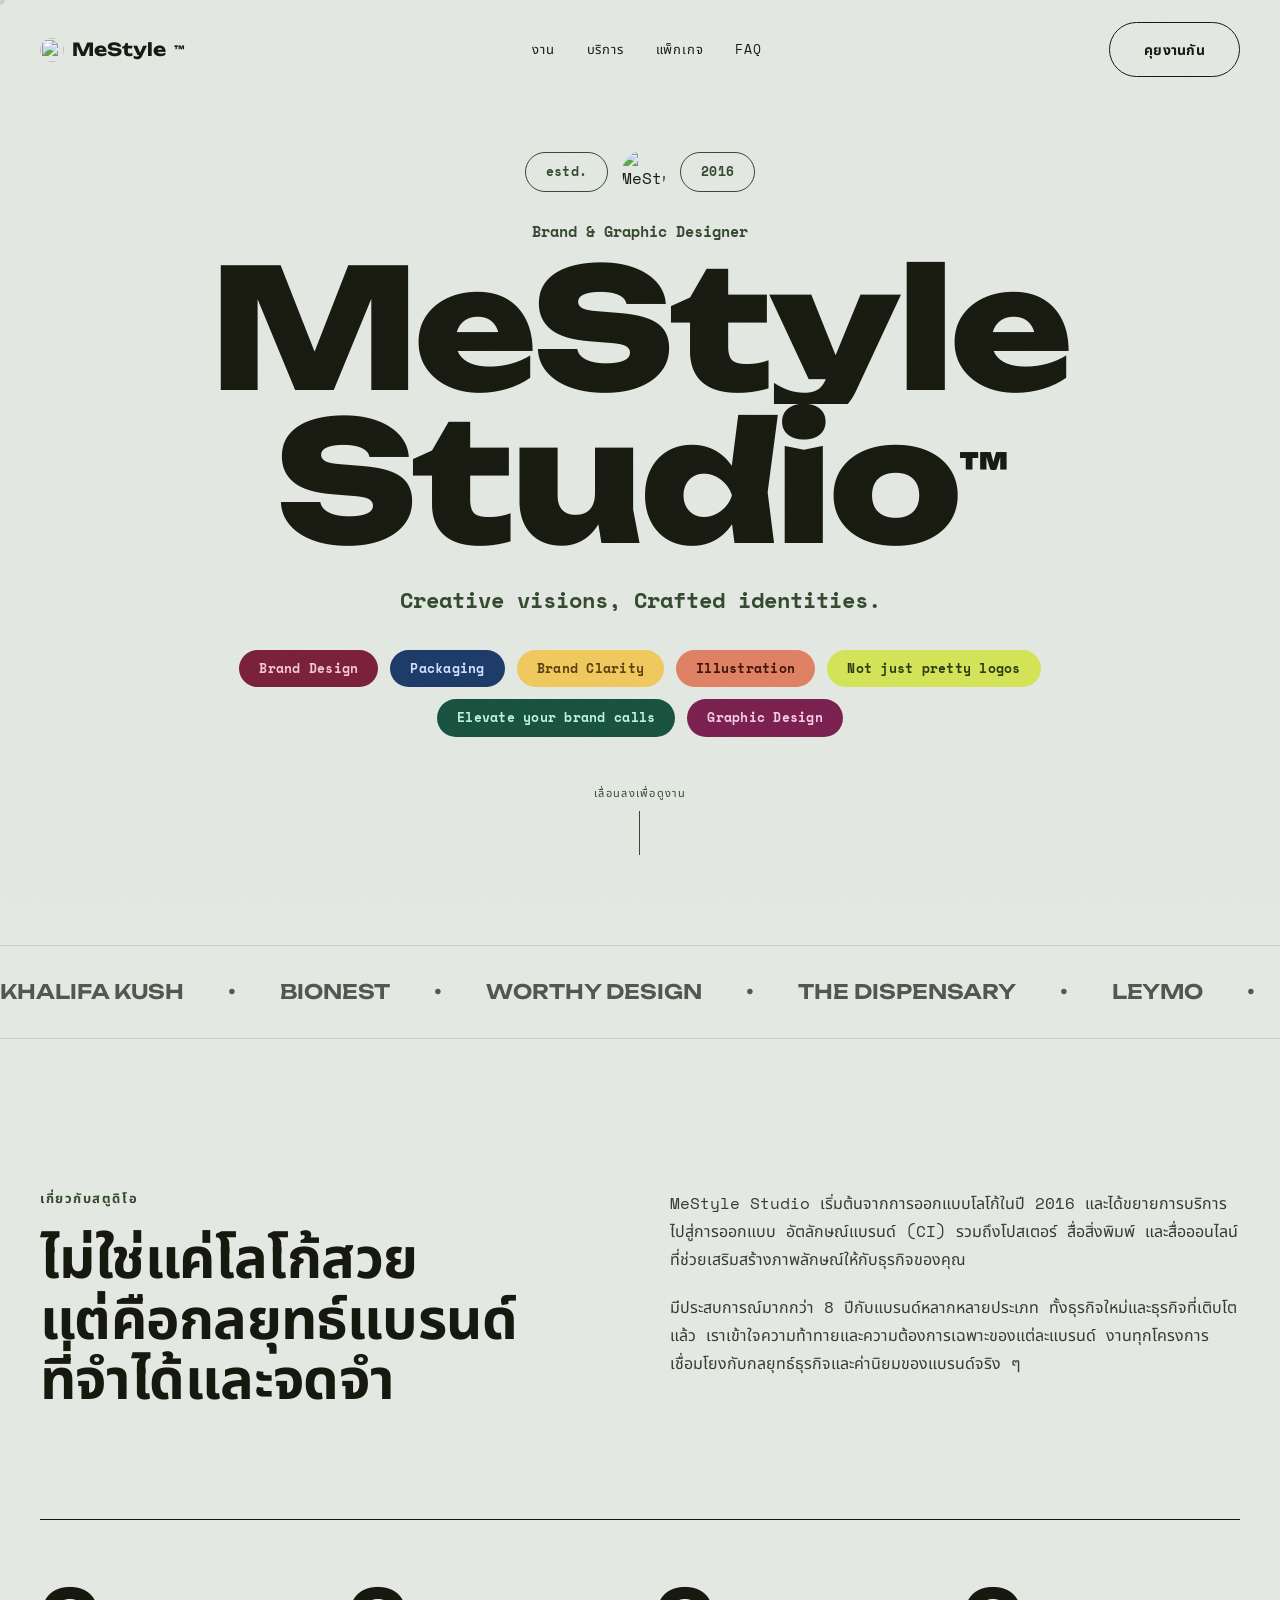
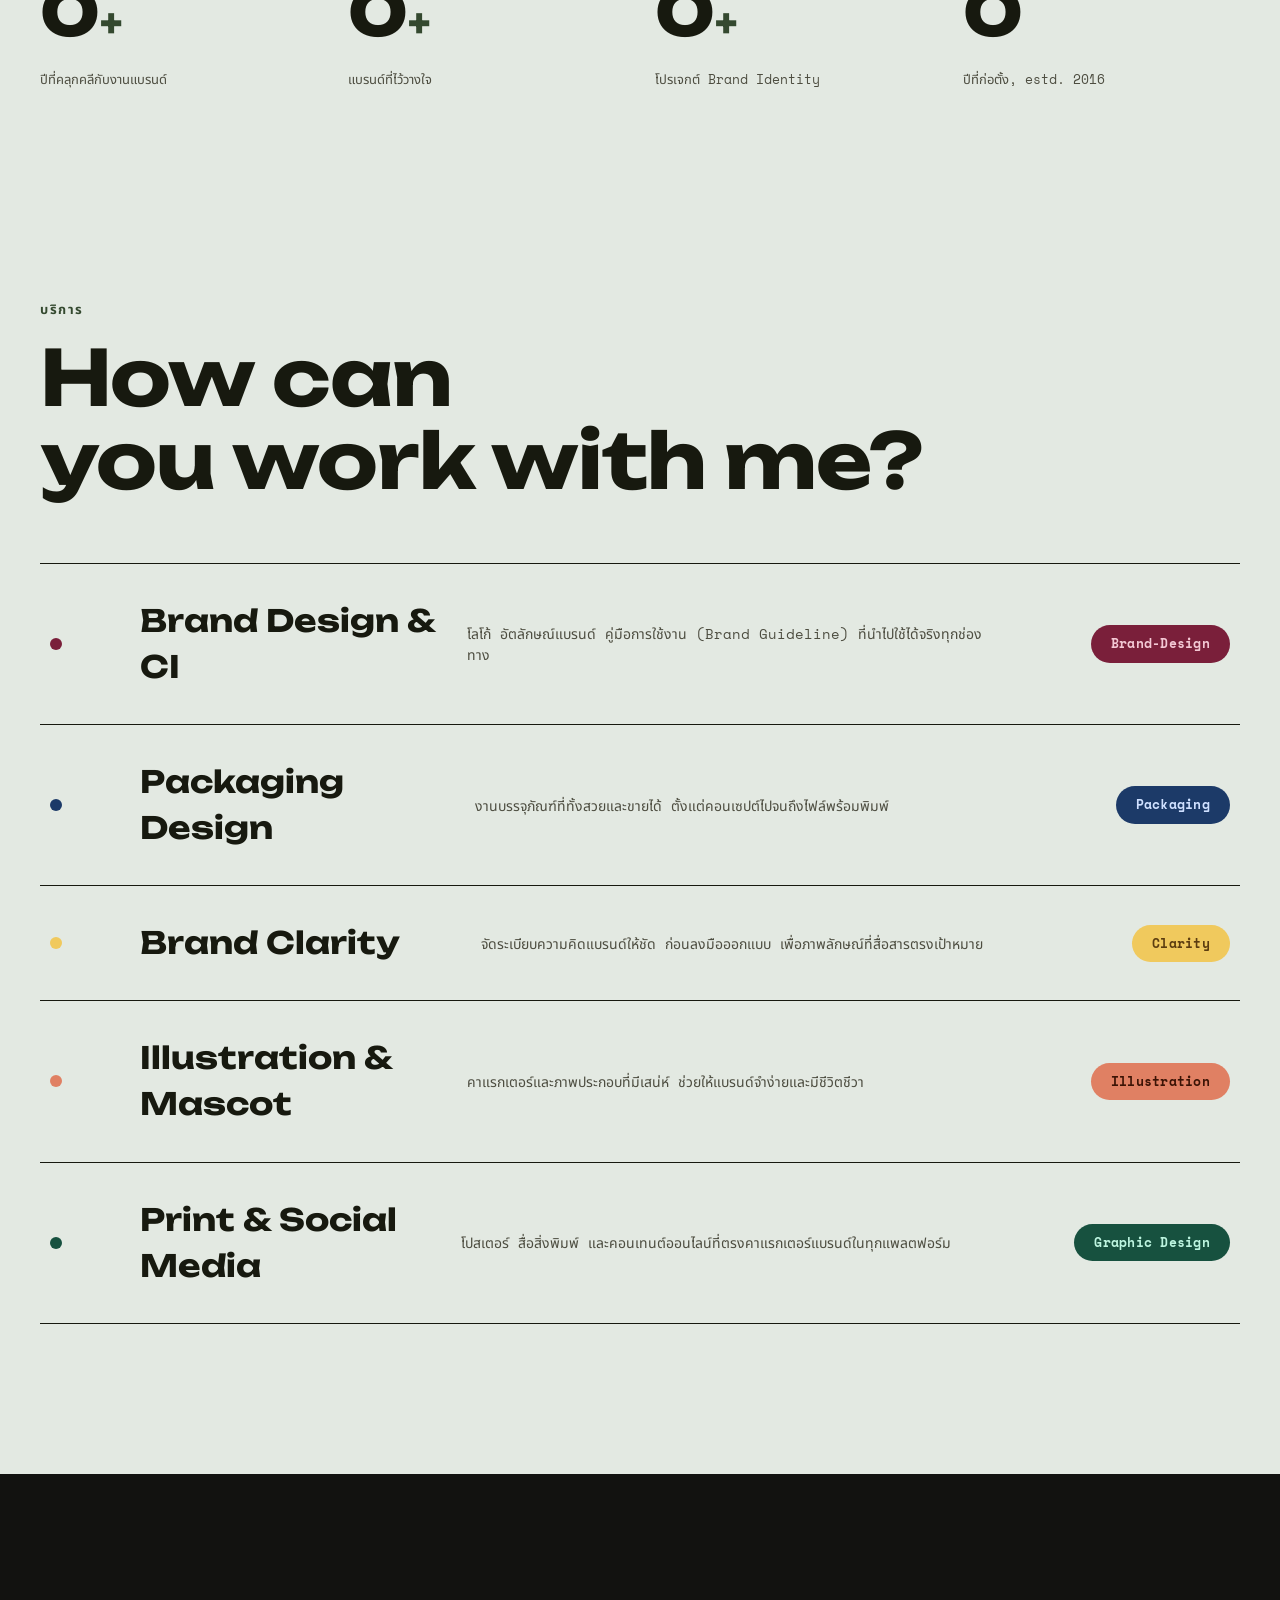
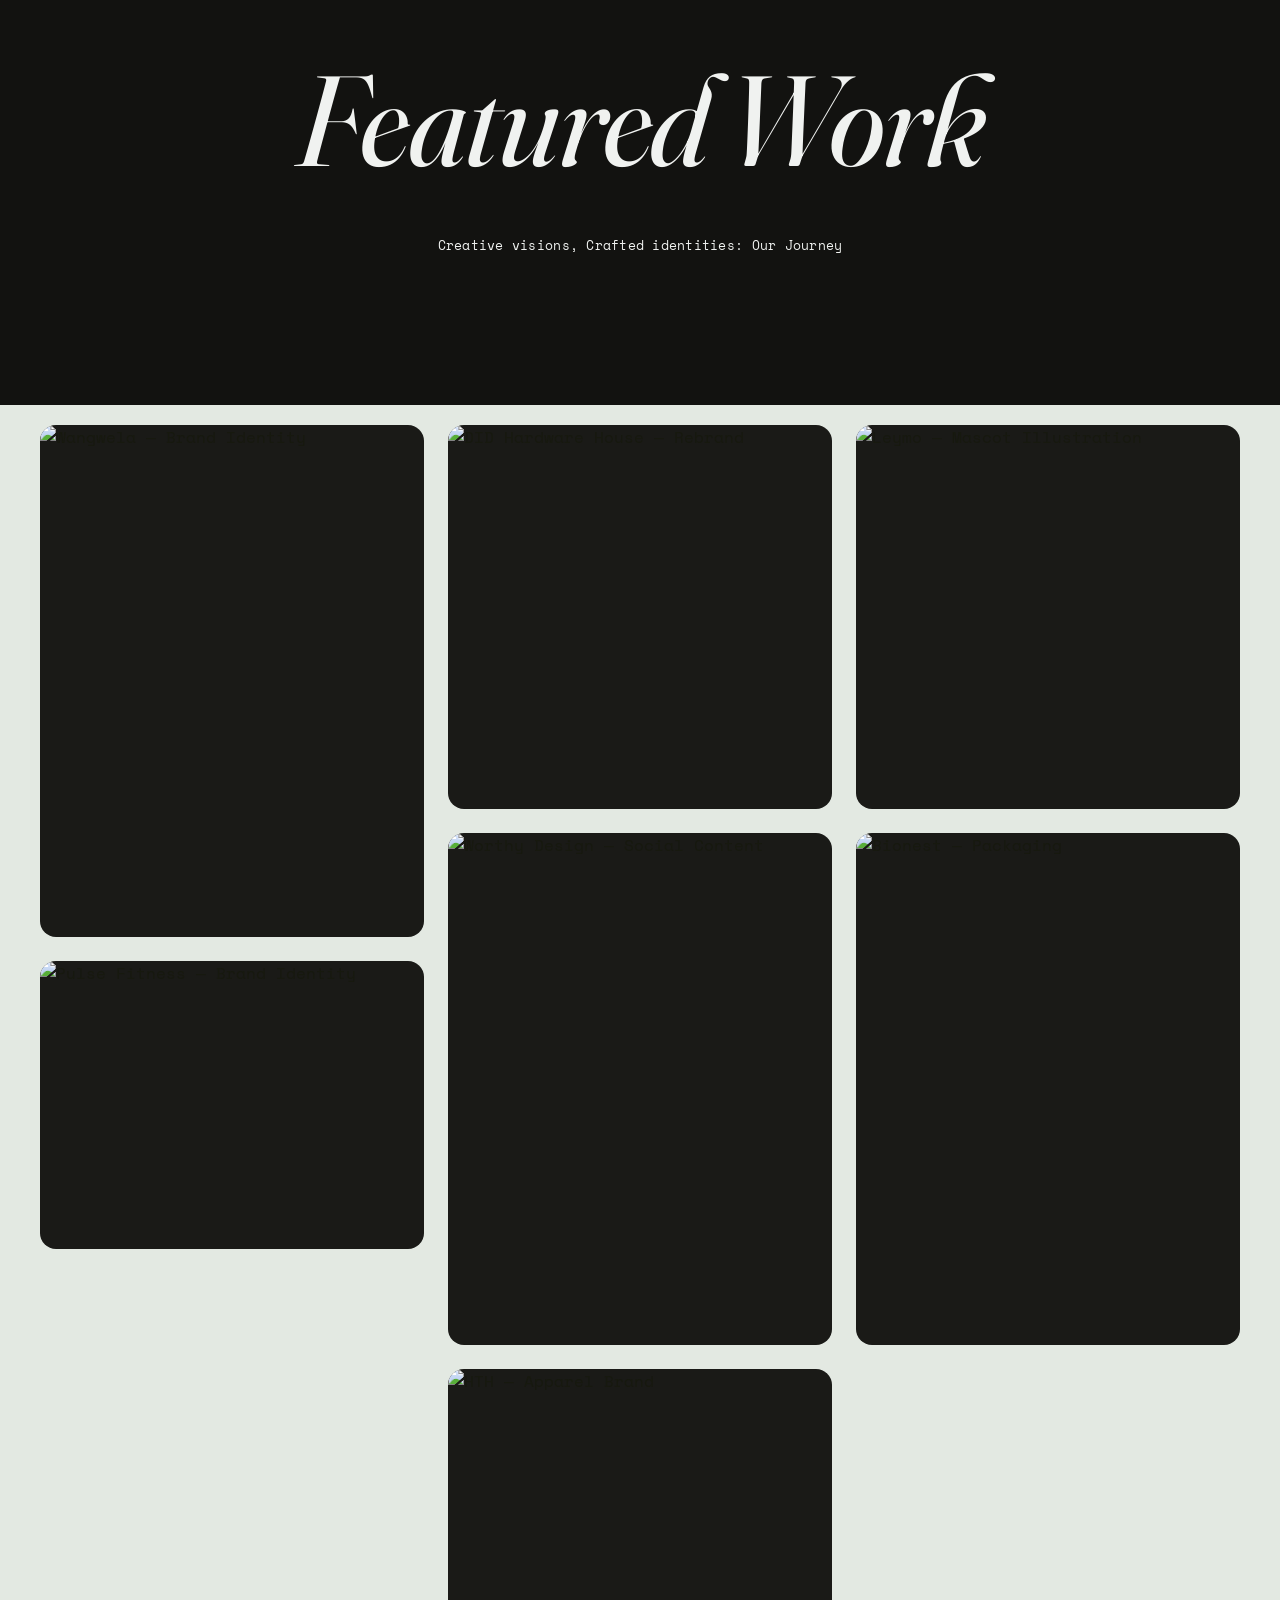
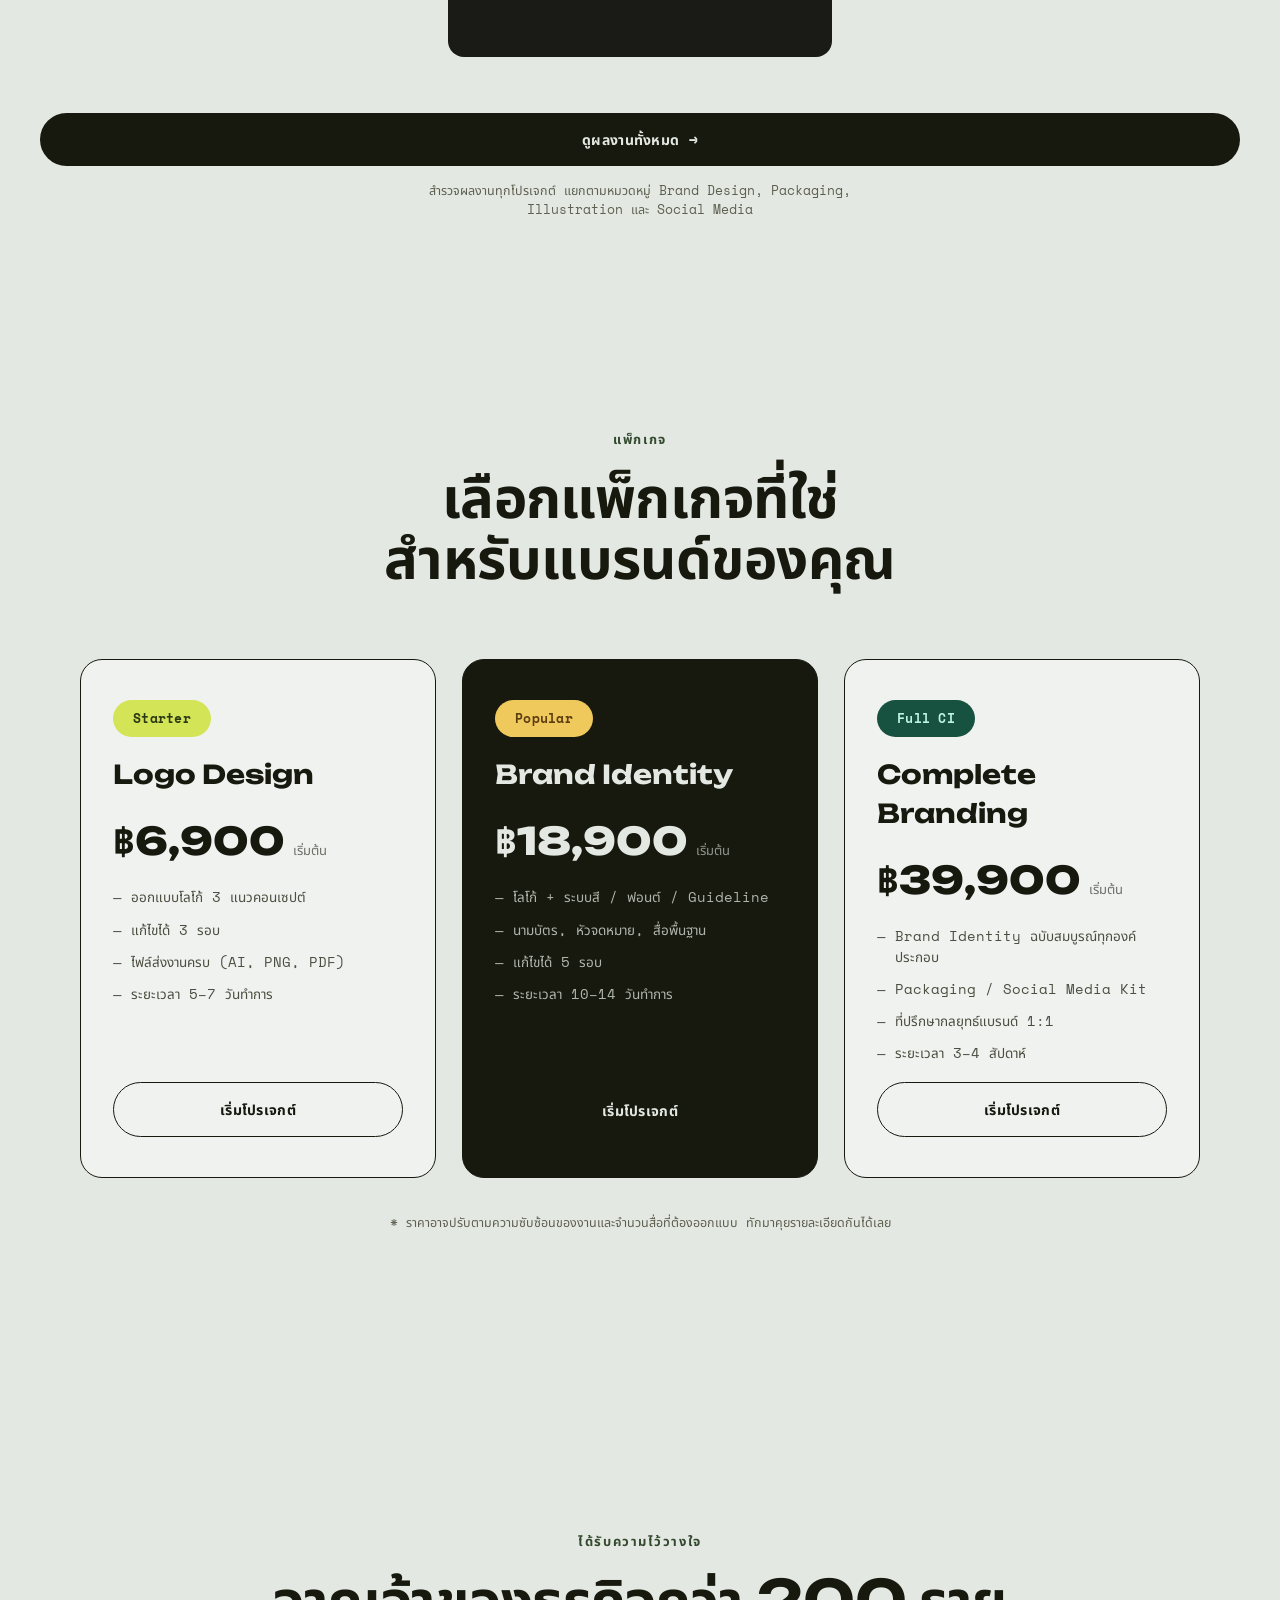
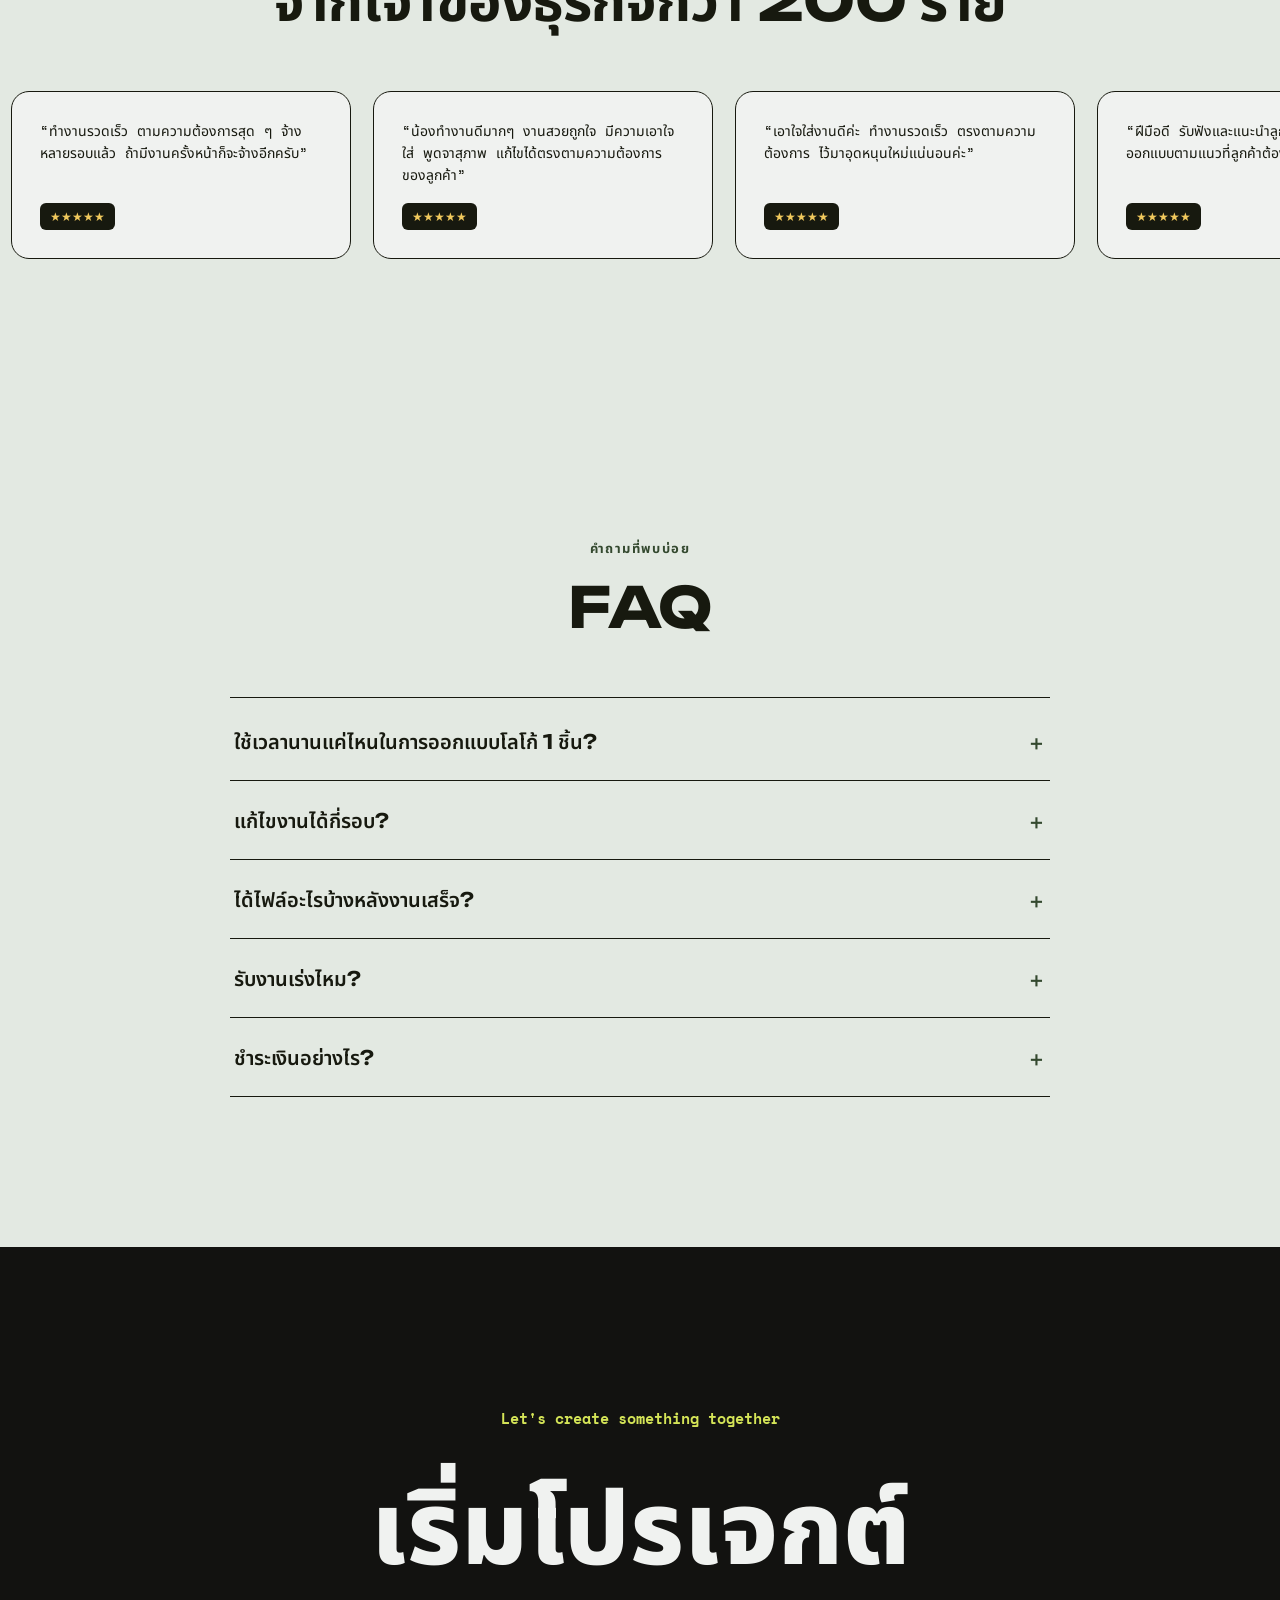
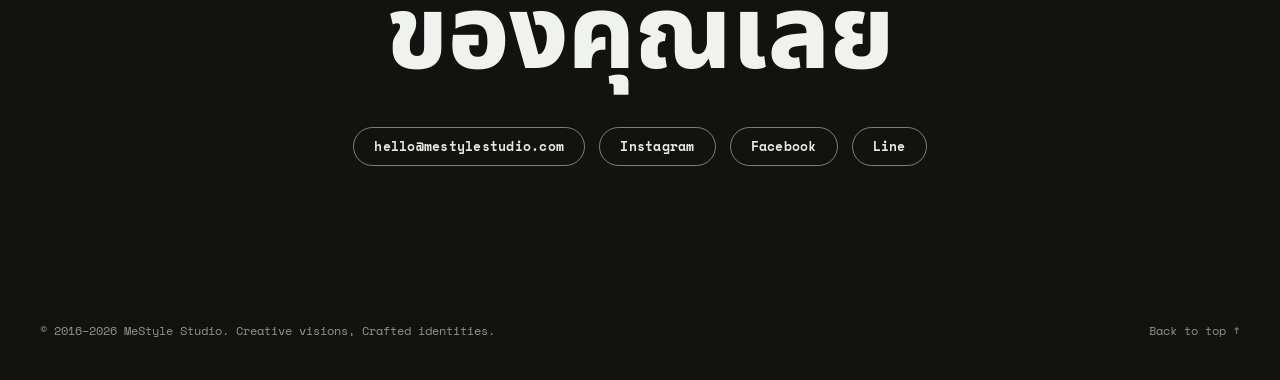
==== commit 67dd681e: "Retint page palette and replace numbered service markers Shift the cream/paper background variables " ====
--- a/index.html
+++ b/index.html
@@ -147,35 +147,35 @@
     <div class="services__list">
 
       <article class="service-row" data-reveal>
-        <span class="service-row__num">01</span>
+        <span class="service-row__num" style="background:var(--maroon)"></span>
         <h3 class="service-row__title">Brand Design &amp; CI</h3>
         <p class="service-row__desc">โลโก้ อัตลักษณ์แบรนด์ คู่มือการใช้งาน (Brand Guideline) ที่นำไปใช้ได้จริงทุกช่องทาง</p>
         <span class="pill pill--maroon service-row__tag">Brand-Design</span>
       </article>
 
       <article class="service-row" data-reveal>
-        <span class="service-row__num">02</span>
+        <span class="service-row__num" style="background:var(--navy)"></span>
         <h3 class="service-row__title">Packaging Design</h3>
         <p class="service-row__desc">งานบรรจุภัณฑ์ที่ทั้งสวยและขายได้ ตั้งแต่คอนเซปต์ไปจนถึงไฟล์พร้อมพิมพ์</p>
         <span class="pill pill--navy service-row__tag">Packaging</span>
       </article>
 
       <article class="service-row" data-reveal>
-        <span class="service-row__num">03</span>
+        <span class="service-row__num" style="background:var(--mustard)"></span>
         <h3 class="service-row__title">Brand Clarity</h3>
         <p class="service-row__desc">จัดระเบียบความคิดแบรนด์ให้ชัด ก่อนลงมือออกแบบ เพื่อภาพลักษณ์ที่สื่อสารตรงเป้าหมาย</p>
         <span class="pill pill--mustard service-row__tag">Clarity</span>
       </article>
 
       <article class="service-row" data-reveal>
-        <span class="service-row__num">04</span>
+        <span class="service-row__num" style="background:var(--coral)"></span>
         <h3 class="service-row__title">Illustration &amp; Mascot</h3>
         <p class="service-row__desc">คาแรกเตอร์และภาพประกอบที่มีเสน่ห์ ช่วยให้แบรนด์จำง่ายและมีชีวิตชีวา</p>
         <span class="pill pill--coral service-row__tag">Illustration</span>
       </article>
 
       <article class="service-row" data-reveal>
-        <span class="service-row__num">05</span>
+        <span class="service-row__num" style="background:var(--teal)"></span>
         <h3 class="service-row__title">Print &amp; Social Media</h3>
         <p class="service-row__desc">โปสเตอร์ สื่อสิ่งพิมพ์ และคอนเทนต์ออนไลน์ที่ตรงคาแรกเตอร์แบรนด์ในทุกแพลตฟอร์ม</p>
         <span class="pill pill--teal service-row__tag">Graphic Design</span>
--- a/style.css
+++ b/style.css
@@ -3,9 +3,9 @@
    =========================================================== */
 
 :root{
-  --cream: #ECE7DC;
-  --cream-2: #E4DECF;
-  --paper: #F2EEE4;
+  --cream: #E3E9E2;
+  --cream-2: #D9E2D7;
+  --paper: #F0F2F0;
   --ink: #17190f;
   --green: #34492f;
   --green-dark: #232f1e;
@@ -107,7 +107,7 @@
 }
 .pill--outline{ border:1.5px solid var(--green); color:var(--green); background:transparent; }
 .pill--outline-dark{ border:1.5px solid var(--ink); color:var(--ink); background:transparent; }
-.pill--outline-light{ border:1.5px solid rgba(236,231,220,.5); color:var(--cream); }
+.pill--outline-light{ border:1.5px solid rgba(227,233,226,.5); color:var(--cream); }
 .pill--outline-light:hover{ background:var(--cream); color:var(--dark); }
 .pill--maroon{ background:var(--maroon); color:#f3c8d4; }
 .pill--navy{ background:var(--navy); color:#cfe0ff; }
@@ -231,7 +231,7 @@
   padding:34px 10px; border-bottom:1.5px solid var(--ink); transition:transform .4s var(--ease), background .4s;
 }
 .service-row:hover{ transform:translateX(12px); background:rgba(52,73,47,.06); }
-.service-row__num{ font-family:var(--font-mono); font-weight:700; color:var(--green); font-size:14px; }
+.service-row__num{ width:12px; height:12px; border-radius:50%; }
 .service-row__title{ font-family:var(--font-display); font-weight:700; font-size:clamp(20px,2.4vw,32px); }
 .service-row__desc{ font-size:14px; color:#4d4d40; max-width:520px; }
 .service-row__tag{ justify-self:end; }
@@ -330,10 +330,10 @@
 }
 .lightbox__nav{
   position:absolute; top:50%; transform:translateY(-50%); z-index:2; width:40px; height:40px; border-radius:50%;
-  background:rgba(236,231,220,.15); color:var(--cream); font-size:16px; display:flex; align-items:center; justify-content:center;
+  background:rgba(227,233,226,.15); color:var(--cream); font-size:16px; display:flex; align-items:center; justify-content:center;
   transition:background .3s;
 }
-.lightbox__nav:hover{ background:rgba(236,231,220,.32); }
+.lightbox__nav:hover{ background:rgba(227,233,226,.32); }
 .lightbox__nav--prev{ left:14px; }
 .lightbox__nav--next{ right:14px; }
 
@@ -342,7 +342,7 @@
   position:absolute; bottom:16px; left:50%; transform:translateX(-50%); z-index:2;
   display:flex; gap:7px; padding:6px 10px; border-radius:100px; background:rgba(18,18,16,.35);
 }
-.lightbox__dot{ width:6px; height:6px; border-radius:50%; background:rgba(236,231,220,.45); transition:background .25s, transform .25s; }
+.lightbox__dot{ width:6px; height:6px; border-radius:50%; background:rgba(227,233,226,.45); transition:background .25s, transform .25s; }
 .lightbox__dot.is-active{ background:var(--cream); transform:scale(1.3); }
 
 .sr-only{
@@ -376,7 +376,7 @@
 }
 .price-card:hover{ transform:translateY(-8px); box-shadow:0 24px 50px rgba(23,25,15,.12); }
 .price-card--highlight{ background:var(--ink); color:var(--cream); border-color:var(--ink); }
-.price-card--highlight .price-card__list li{ color:rgba(236,231,220,.75); }
+.price-card--highlight .price-card__list li{ color:rgba(227,233,226,.75); }
 .price-card--highlight .btn--outline{ border-color:var(--cream); }
 .price-card--highlight .btn--outline:hover{ background:var(--cream); color:var(--ink); }
 .price-card__tag{ align-self:flex-start; }
@@ -431,7 +431,7 @@
 
 /* ================= FOOTER ================= */
 .footer{
-  background:var(--dark); color:rgba(236,231,220,.6); padding:26px 40px 40px;
+  background:var(--dark); color:rgba(227,233,226,.6); padding:26px 40px 40px;
   display:flex; justify-content:space-between; align-items:center; font-size:12px; flex-wrap:wrap; gap:12px;
 }
 .footer__top:hover{ color:var(--cream); }
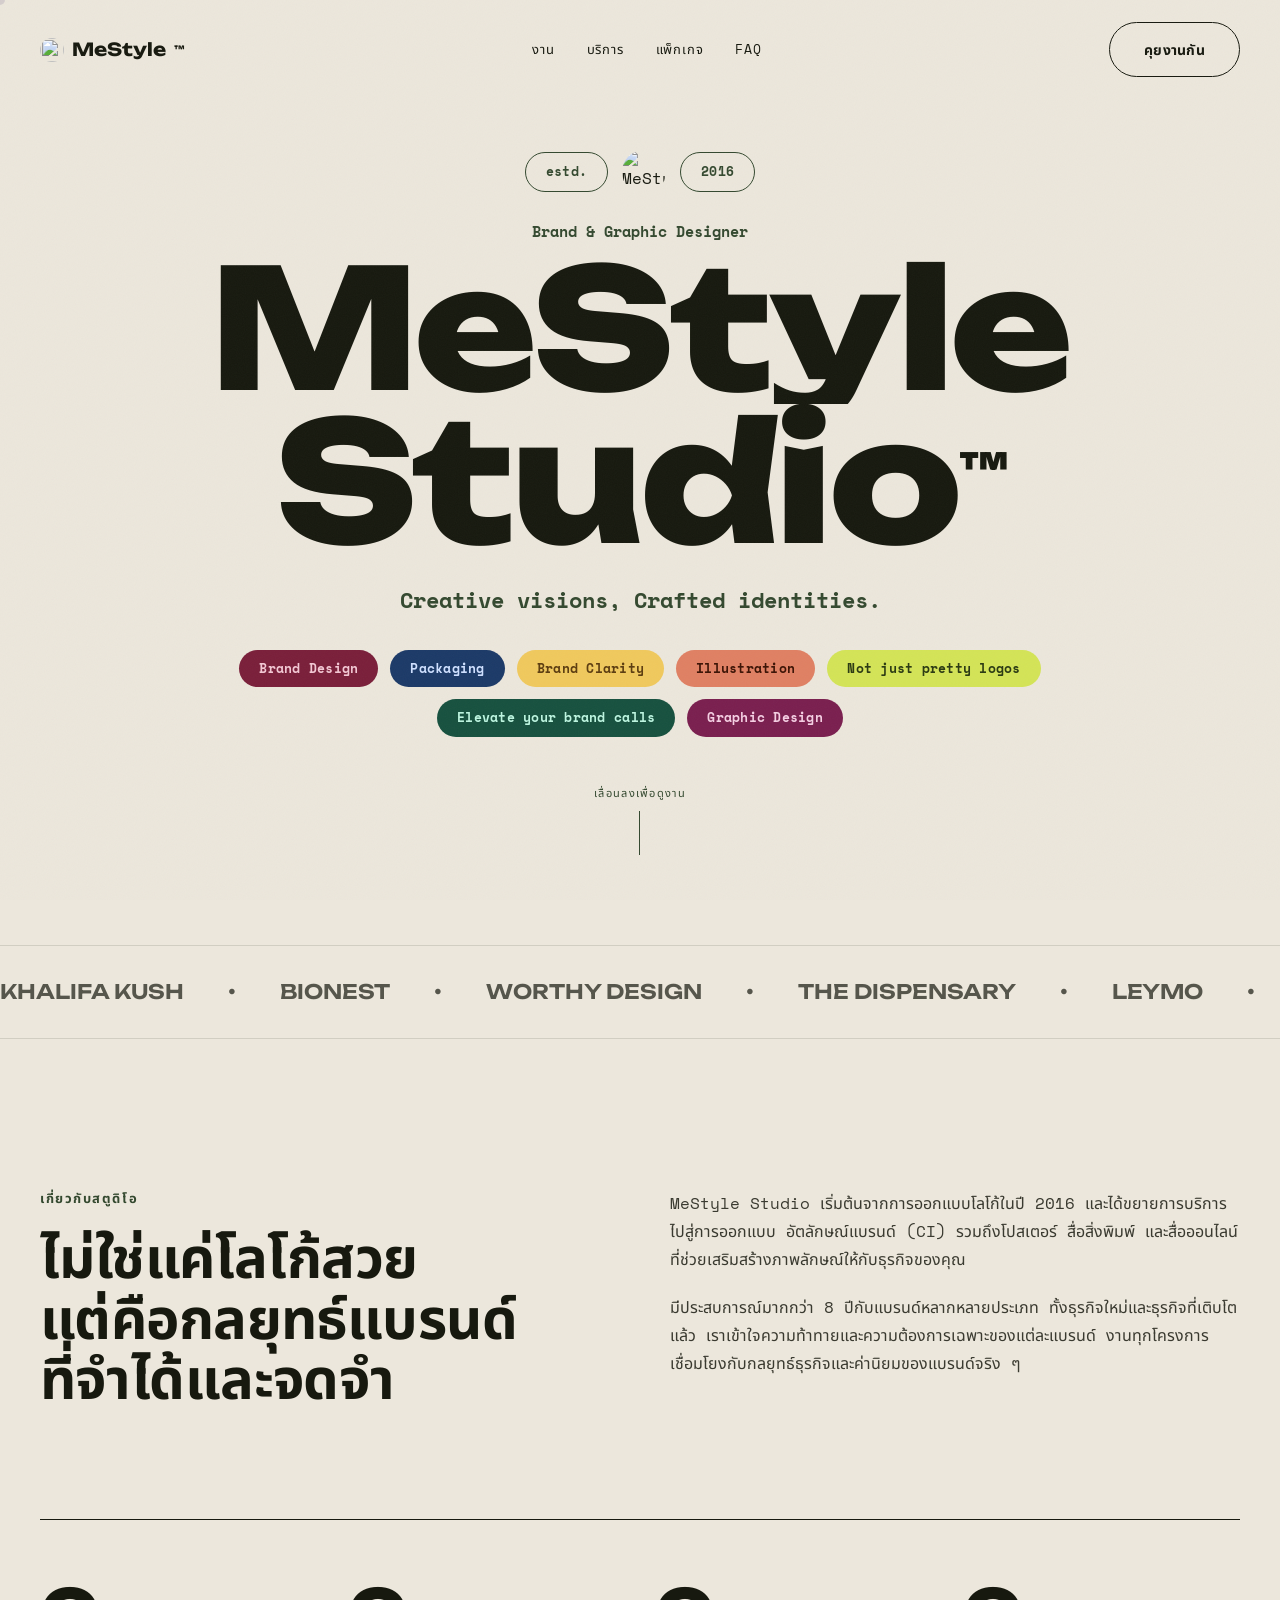
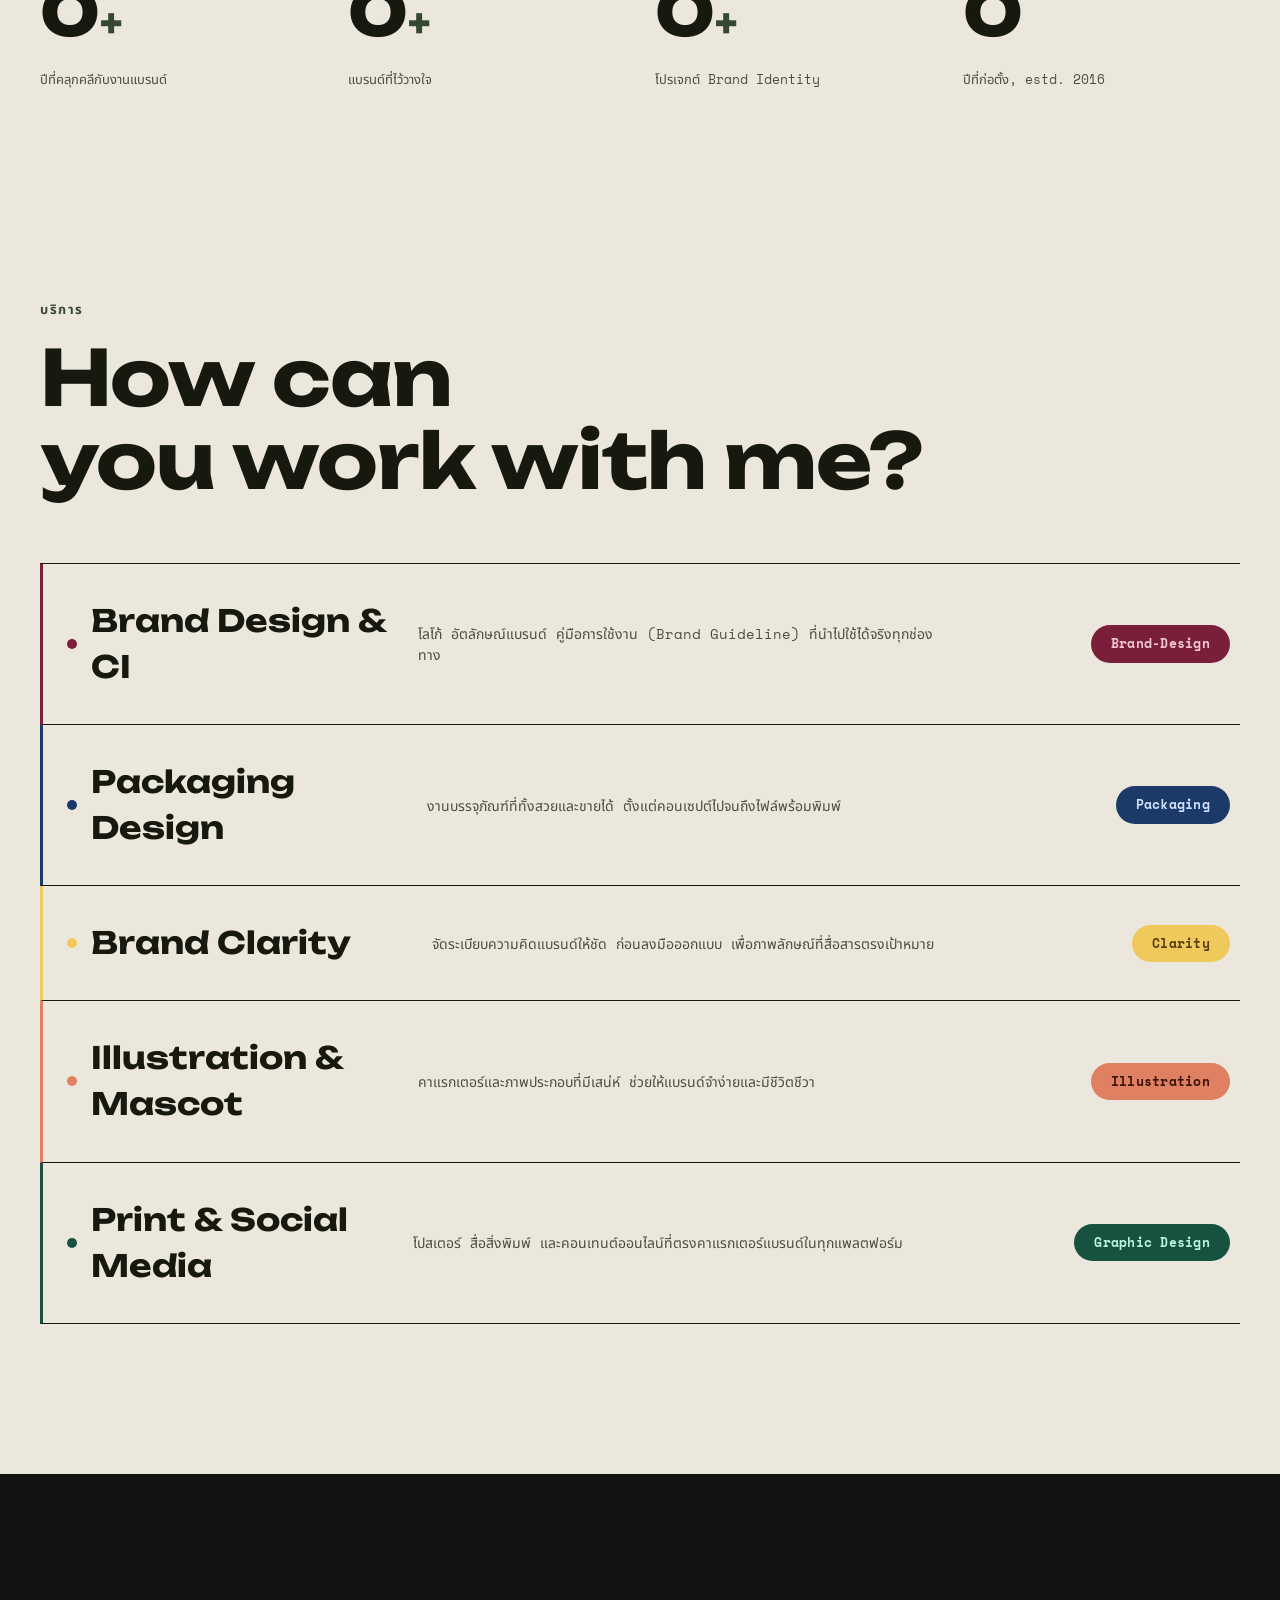
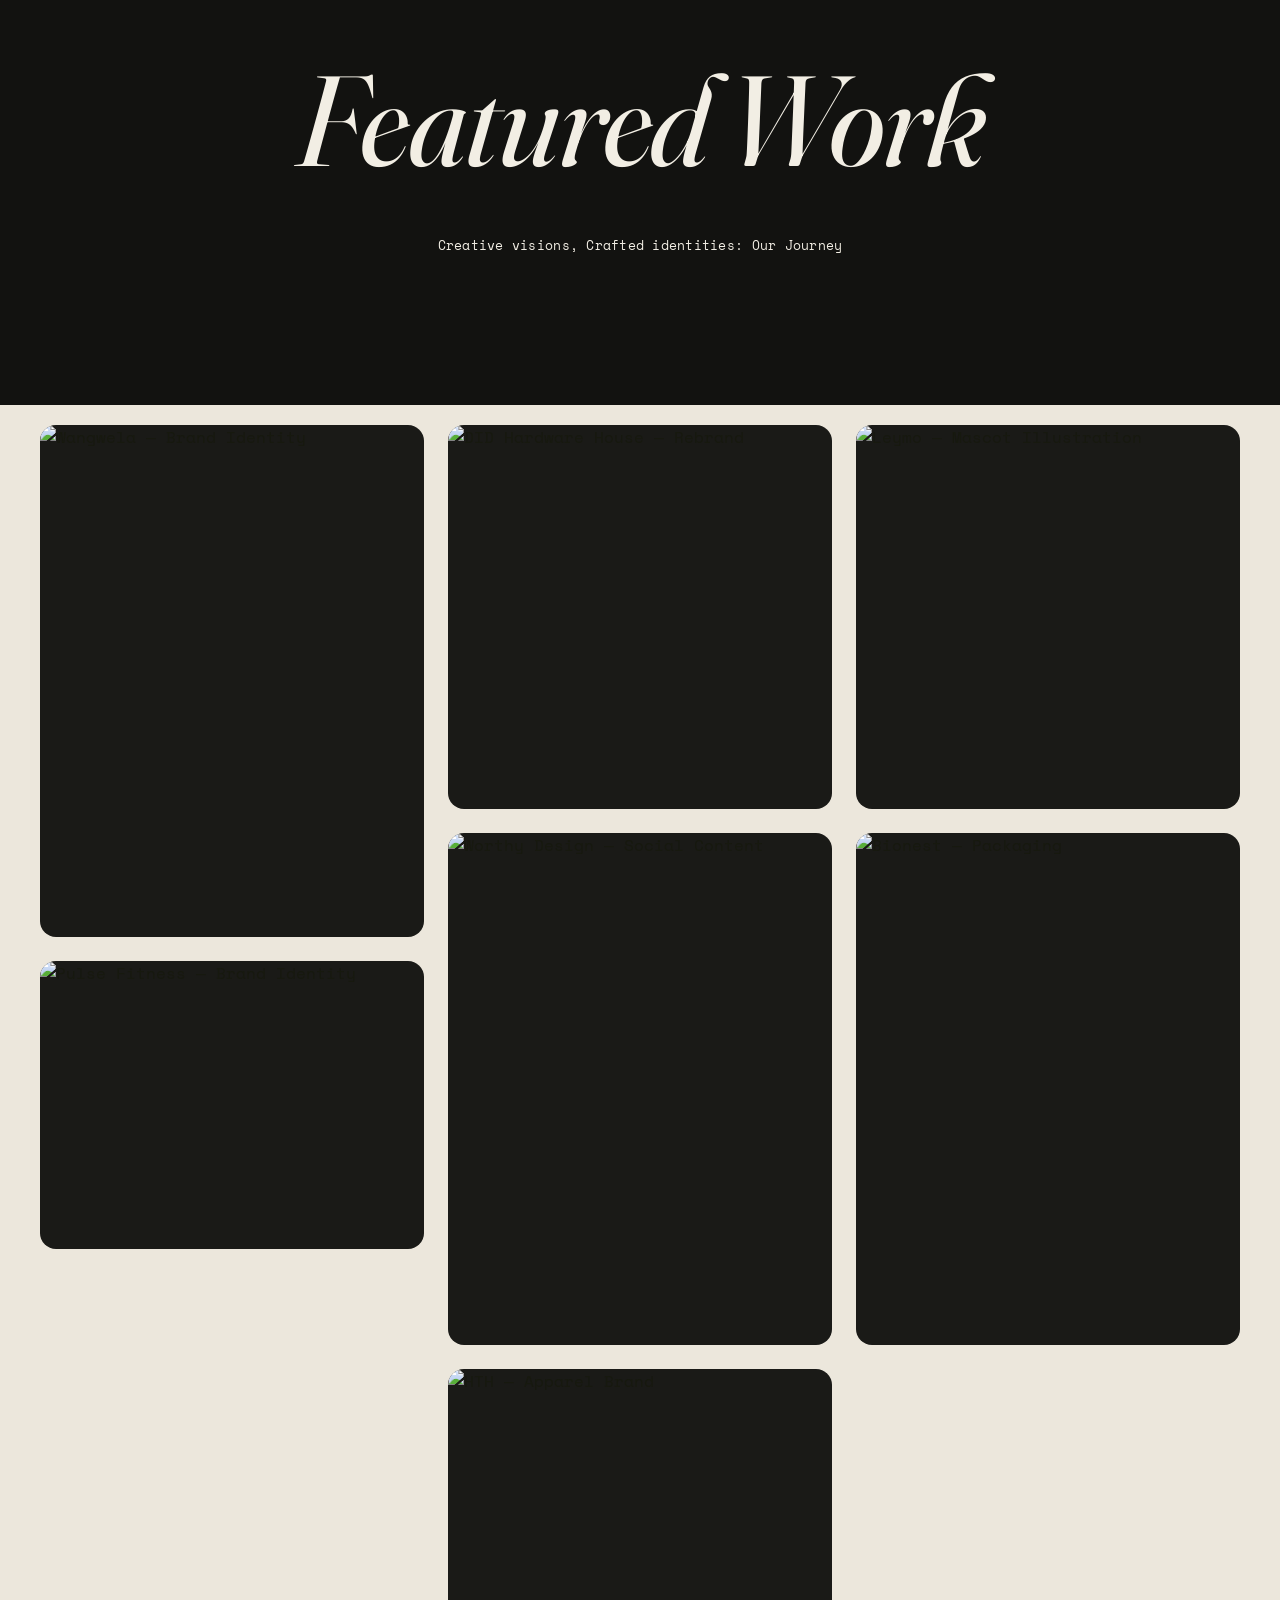
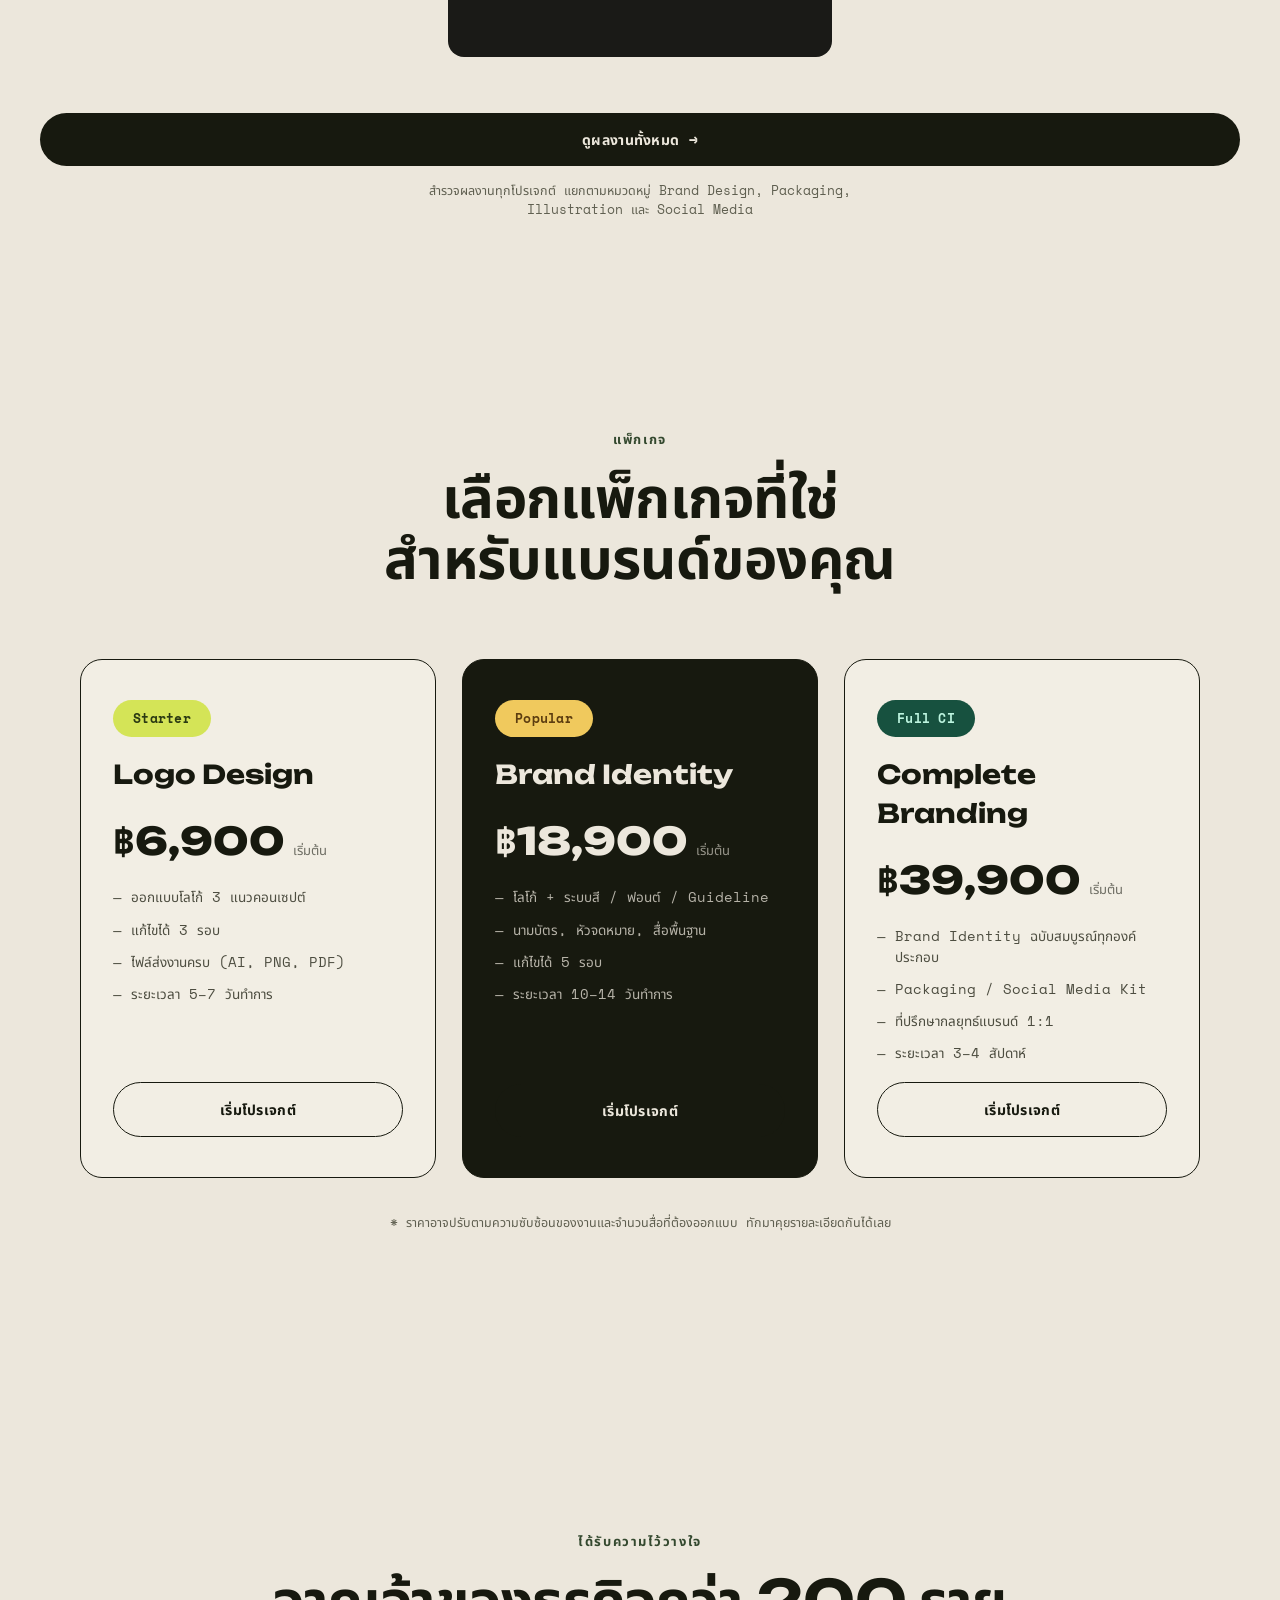
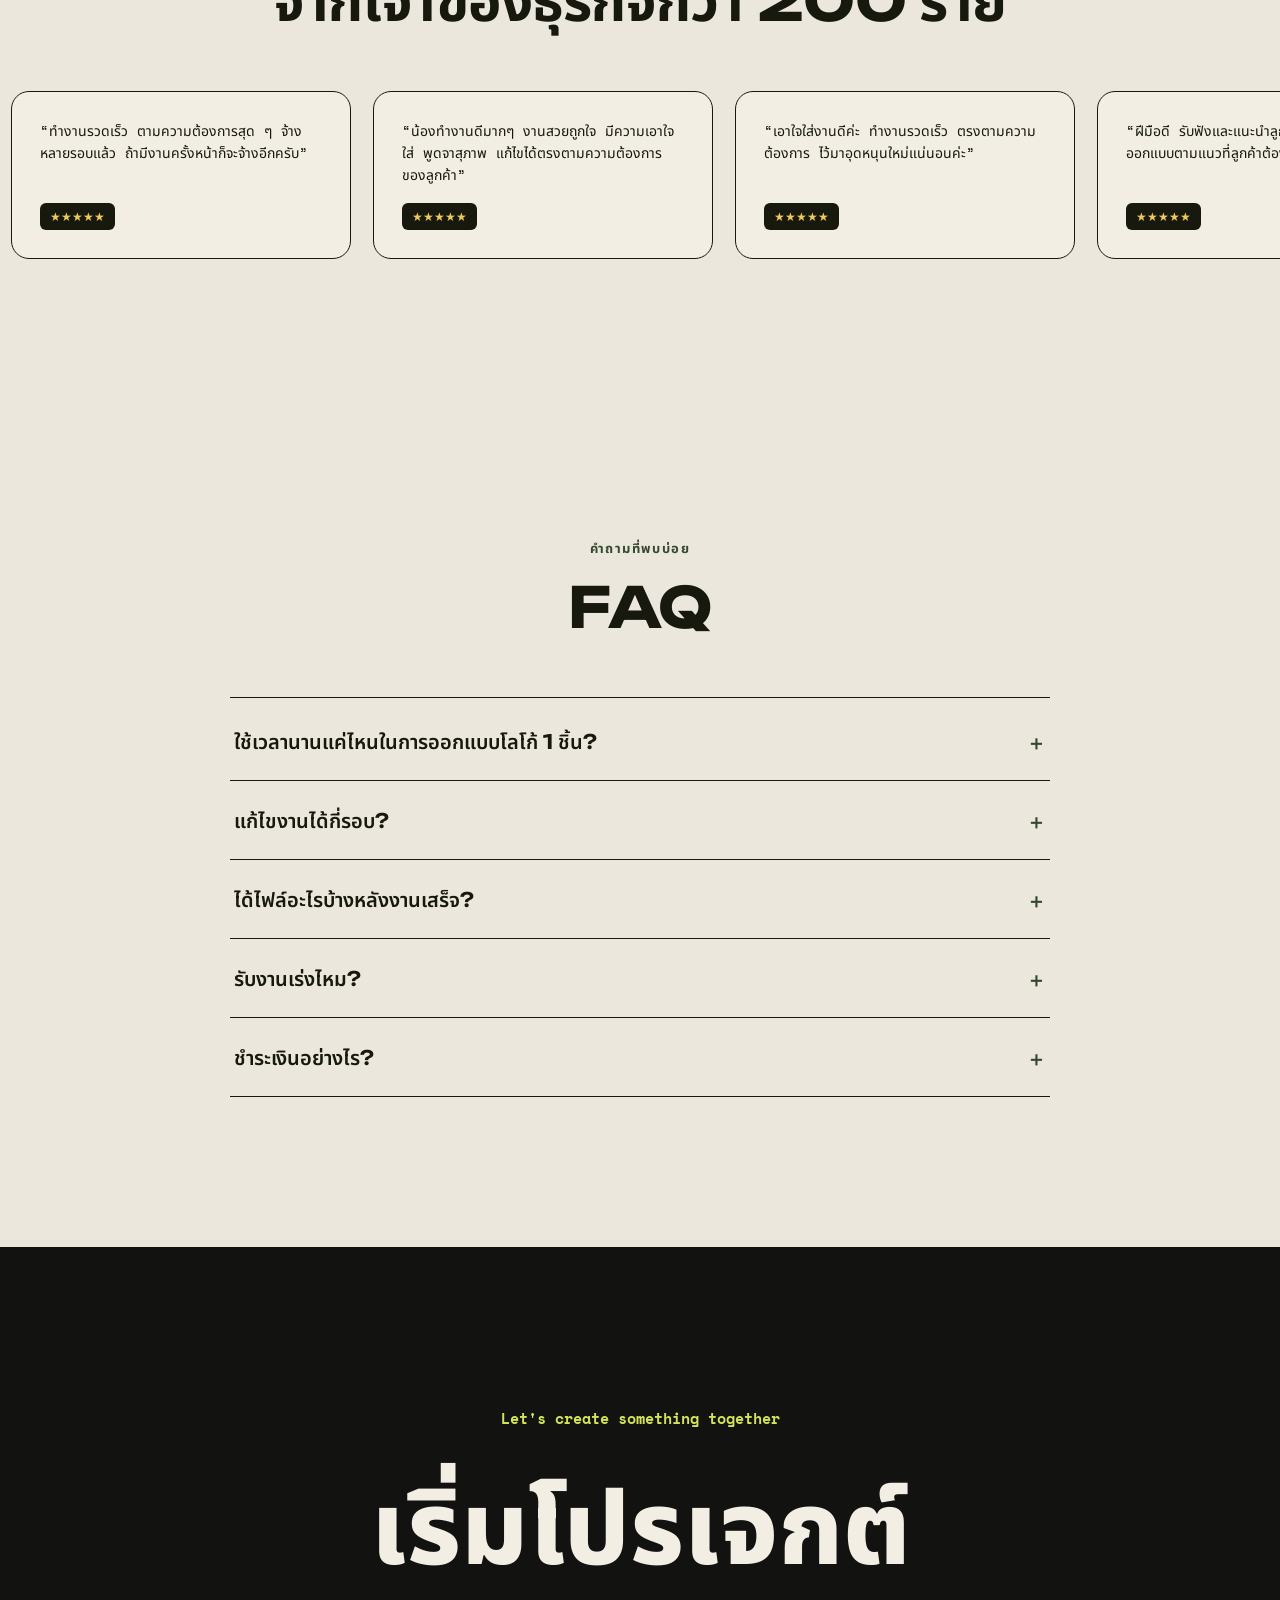
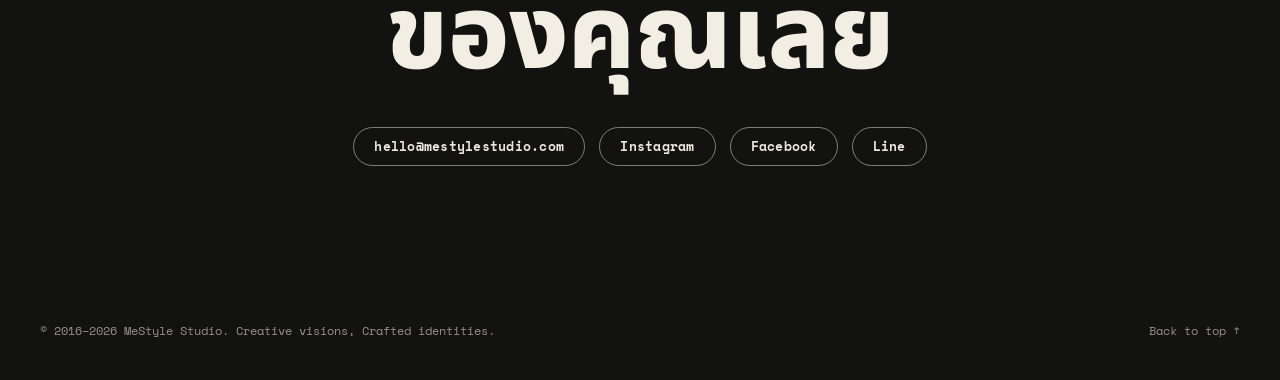
==== commit 8f67eebc: "Revert cream palette, link service-row accent colors to headings Restore the original cream/paper ba" ====
--- a/index.html
+++ b/index.html
@@ -146,37 +146,32 @@
 
     <div class="services__list">
 
-      <article class="service-row" data-reveal>
-        <span class="service-row__num" style="background:var(--maroon)"></span>
-        <h3 class="service-row__title">Brand Design &amp; CI</h3>
+      <article class="service-row" style="--accent:var(--maroon)" data-reveal>
+        <h3 class="service-row__title"><span class="service-row__num"></span>Brand Design &amp; CI</h3>
         <p class="service-row__desc">โลโก้ อัตลักษณ์แบรนด์ คู่มือการใช้งาน (Brand Guideline) ที่นำไปใช้ได้จริงทุกช่องทาง</p>
         <span class="pill pill--maroon service-row__tag">Brand-Design</span>
       </article>
 
-      <article class="service-row" data-reveal>
-        <span class="service-row__num" style="background:var(--navy)"></span>
-        <h3 class="service-row__title">Packaging Design</h3>
+      <article class="service-row" style="--accent:var(--navy)" data-reveal>
+        <h3 class="service-row__title"><span class="service-row__num"></span>Packaging Design</h3>
         <p class="service-row__desc">งานบรรจุภัณฑ์ที่ทั้งสวยและขายได้ ตั้งแต่คอนเซปต์ไปจนถึงไฟล์พร้อมพิมพ์</p>
         <span class="pill pill--navy service-row__tag">Packaging</span>
       </article>
 
-      <article class="service-row" data-reveal>
-        <span class="service-row__num" style="background:var(--mustard)"></span>
-        <h3 class="service-row__title">Brand Clarity</h3>
+      <article class="service-row" style="--accent:var(--mustard)" data-reveal>
+        <h3 class="service-row__title"><span class="service-row__num"></span>Brand Clarity</h3>
         <p class="service-row__desc">จัดระเบียบความคิดแบรนด์ให้ชัด ก่อนลงมือออกแบบ เพื่อภาพลักษณ์ที่สื่อสารตรงเป้าหมาย</p>
         <span class="pill pill--mustard service-row__tag">Clarity</span>
       </article>
 
-      <article class="service-row" data-reveal>
-        <span class="service-row__num" style="background:var(--coral)"></span>
-        <h3 class="service-row__title">Illustration &amp; Mascot</h3>
+      <article class="service-row" style="--accent:var(--coral)" data-reveal>
+        <h3 class="service-row__title"><span class="service-row__num"></span>Illustration &amp; Mascot</h3>
         <p class="service-row__desc">คาแรกเตอร์และภาพประกอบที่มีเสน่ห์ ช่วยให้แบรนด์จำง่ายและมีชีวิตชีวา</p>
         <span class="pill pill--coral service-row__tag">Illustration</span>
       </article>
 
-      <article class="service-row" data-reveal>
-        <span class="service-row__num" style="background:var(--teal)"></span>
-        <h3 class="service-row__title">Print &amp; Social Media</h3>
+      <article class="service-row" style="--accent:var(--teal)" data-reveal>
+        <h3 class="service-row__title"><span class="service-row__num"></span>Print &amp; Social Media</h3>
         <p class="service-row__desc">โปสเตอร์ สื่อสิ่งพิมพ์ และคอนเทนต์ออนไลน์ที่ตรงคาแรกเตอร์แบรนด์ในทุกแพลตฟอร์ม</p>
         <span class="pill pill--teal service-row__tag">Graphic Design</span>
       </article>
--- a/style.css
+++ b/style.css
@@ -3,9 +3,9 @@
    =========================================================== */
 
 :root{
-  --cream: #E3E9E2;
-  --cream-2: #D9E2D7;
-  --paper: #F0F2F0;
+  --cream: #ECE7DC;
+  --cream-2: #E4DECF;
+  --paper: #F2EEE4;
   --ink: #17190f;
   --green: #34492f;
   --green-dark: #232f1e;
@@ -107,7 +107,7 @@
 }
 .pill--outline{ border:1.5px solid var(--green); color:var(--green); background:transparent; }
 .pill--outline-dark{ border:1.5px solid var(--ink); color:var(--ink); background:transparent; }
-.pill--outline-light{ border:1.5px solid rgba(227,233,226,.5); color:var(--cream); }
+.pill--outline-light{ border:1.5px solid rgba(236,231,220,.5); color:var(--cream); }
 .pill--outline-light:hover{ background:var(--cream); color:var(--dark); }
 .pill--maroon{ background:var(--maroon); color:#f3c8d4; }
 .pill--navy{ background:var(--navy); color:#cfe0ff; }
@@ -227,12 +227,17 @@
 .services{ padding:60px 40px 150px; max-width:1360px; margin:0 auto; }
 .services__list{ margin-top:60px; border-top:1.5px solid var(--ink); }
 .service-row{
-  display:grid; grid-template-columns:60px 1fr 2fr auto; align-items:center; gap:30px;
-  padding:34px 10px; border-bottom:1.5px solid var(--ink); transition:transform .4s var(--ease), background .4s;
+  display:grid; grid-template-columns:1fr 2fr auto; align-items:center; gap:30px;
+  padding:34px 10px 34px 24px; border-bottom:1.5px solid var(--ink);
+  border-left:3px solid var(--accent, transparent);
+  transition:transform .4s var(--ease), background .4s;
 }
 .service-row:hover{ transform:translateX(12px); background:rgba(52,73,47,.06); }
-.service-row__num{ width:12px; height:12px; border-radius:50%; }
-.service-row__title{ font-family:var(--font-display); font-weight:700; font-size:clamp(20px,2.4vw,32px); }
+.service-row__title{
+  font-family:var(--font-display); font-weight:700; font-size:clamp(20px,2.4vw,32px);
+  display:flex; align-items:center; gap:14px;
+}
+.service-row__num{ width:10px; height:10px; border-radius:50%; flex-shrink:0; background:var(--accent, var(--green)); }
 .service-row__desc{ font-size:14px; color:#4d4d40; max-width:520px; }
 .service-row__tag{ justify-self:end; }
 
@@ -330,10 +335,10 @@
 }
 .lightbox__nav{
   position:absolute; top:50%; transform:translateY(-50%); z-index:2; width:40px; height:40px; border-radius:50%;
-  background:rgba(227,233,226,.15); color:var(--cream); font-size:16px; display:flex; align-items:center; justify-content:center;
+  background:rgba(236,231,220,.15); color:var(--cream); font-size:16px; display:flex; align-items:center; justify-content:center;
   transition:background .3s;
 }
-.lightbox__nav:hover{ background:rgba(227,233,226,.32); }
+.lightbox__nav:hover{ background:rgba(236,231,220,.32); }
 .lightbox__nav--prev{ left:14px; }
 .lightbox__nav--next{ right:14px; }
 
@@ -342,7 +347,7 @@
   position:absolute; bottom:16px; left:50%; transform:translateX(-50%); z-index:2;
   display:flex; gap:7px; padding:6px 10px; border-radius:100px; background:rgba(18,18,16,.35);
 }
-.lightbox__dot{ width:6px; height:6px; border-radius:50%; background:rgba(227,233,226,.45); transition:background .25s, transform .25s; }
+.lightbox__dot{ width:6px; height:6px; border-radius:50%; background:rgba(236,231,220,.45); transition:background .25s, transform .25s; }
 .lightbox__dot.is-active{ background:var(--cream); transform:scale(1.3); }
 
 .sr-only{
@@ -376,7 +381,7 @@
 }
 .price-card:hover{ transform:translateY(-8px); box-shadow:0 24px 50px rgba(23,25,15,.12); }
 .price-card--highlight{ background:var(--ink); color:var(--cream); border-color:var(--ink); }
-.price-card--highlight .price-card__list li{ color:rgba(227,233,226,.75); }
+.price-card--highlight .price-card__list li{ color:rgba(236,231,220,.75); }
 .price-card--highlight .btn--outline{ border-color:var(--cream); }
 .price-card--highlight .btn--outline:hover{ background:var(--cream); color:var(--ink); }
 .price-card__tag{ align-self:flex-start; }
@@ -431,7 +436,7 @@
 
 /* ================= FOOTER ================= */
 .footer{
-  background:var(--dark); color:rgba(227,233,226,.6); padding:26px 40px 40px;
+  background:var(--dark); color:rgba(236,231,220,.6); padding:26px 40px 40px;
   display:flex; justify-content:space-between; align-items:center; font-size:12px; flex-wrap:wrap; gap:12px;
 }
 .footer__top:hover{ color:var(--cream); }
